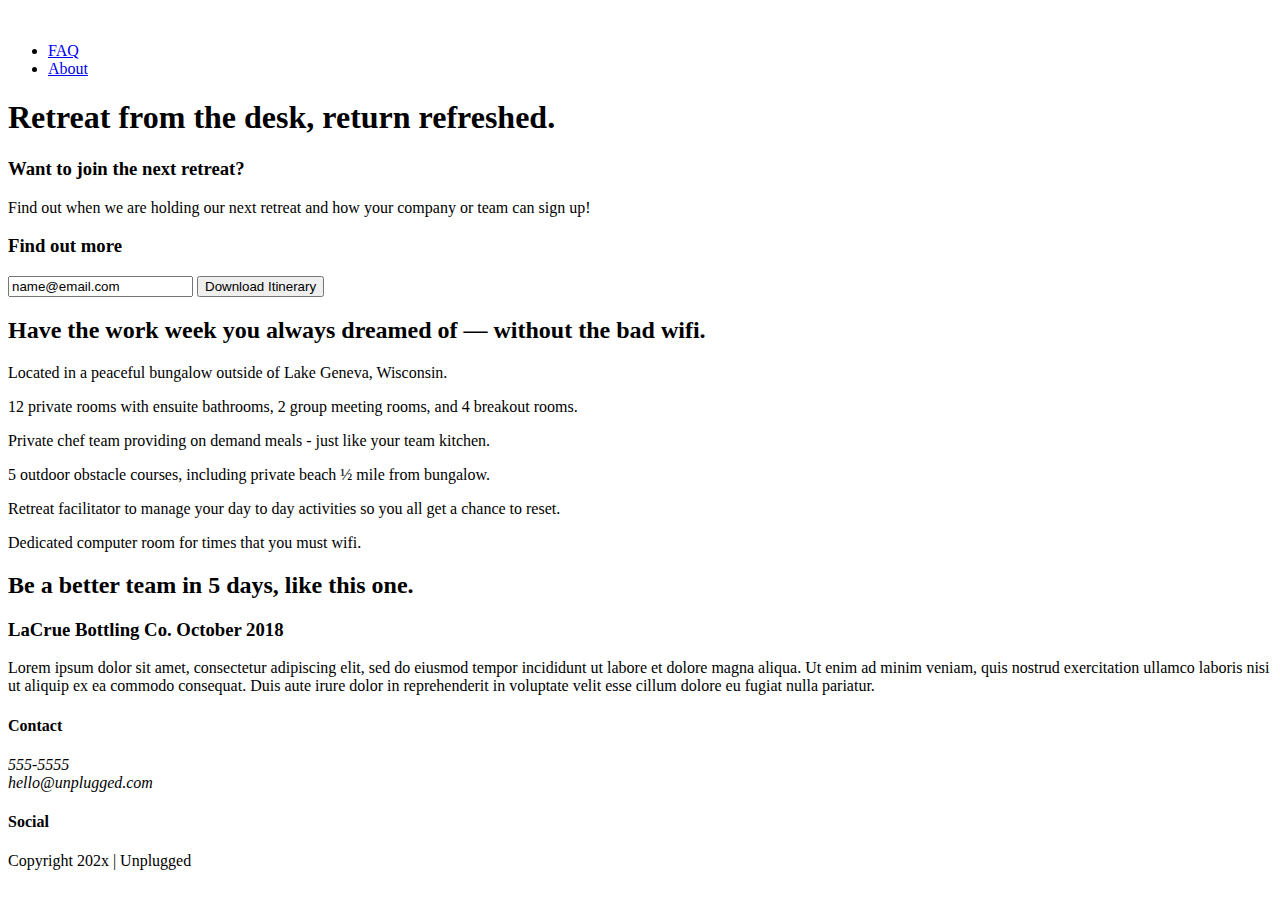
==== index.html @ 38454bbf "Completed html for faq page in unplugged project" ====
<!doctype html>
<html class="no-js" lang="en">

<head>
  <meta charset="utf-8">
  <meta http-equiv="x-ua-compatible" content="ie=edge">
  <title>Uplugged Retreat</title>
  <meta name="description" content="">
  <meta name="viewport" content="width=device-width, initial-scale=1, shrink-to-fit=no">

  <link rel="manifest" href="site.webmanifest">
  <link rel="apple-touch-icon" href="icon.png">
  <!-- Place favicon.ico in the root directory -->

  <link rel="stylesheet" href="css/normalize.css">
  <link rel="stylesheet" href="css/main.css">
</head>

<body>
  <!--[if lte IE 9]>
    <p class="browserupgrade">You are using an <strong>outdated</strong> browser. Please <a href="https://browsehappy.com/">upgrade your browser</a> to improve your experience and security.</p>
  <![endif]-->

  <!-- Add your site or application content here -->
    <header>
      <div class="content-wrapper">
        <a href="#"> 
          <img>
        </a>
      <div class="header-divider"></div>
        <nav>
          <ul>
            <li><a href="faq/index.html">FAQ</a></li>
            <li><a href="about/index.html">About</a></li>

          </ul>
        </nav>
        </div>
      </div>
    </header>
    <main>
      <section class="hero-area">
        <div class="content-wrapper"> 
          <h1>Retreat from the desk, return refreshed.</h1>
        </div>
      </section>
        <aside>
          <div class="content-wrapper">
            <div class="form-description">
              <h3>Want to join the next retreat?</h3>
                <p>Find out when we are holding our next retreat and how your 
                company or team can sign up!
                </p>
            </div>
              <div class="form">
              <h3>Find out more</h3>
                <input type="text" name="name" value="name@email.com">
                <input type="button"  value="Download Itinerary">
              </div>
            
          </div>
        </aside>
          <section class="features">
            <div class="content-wrapper">
              <h2>Have the work week you always dreamed of — without the bad 
                wifi.
              </h2>
                <div class="features-items">
                <article>
                  <p class="fontawesome-icons"></p>
                  <p class="features-item-description">Located in a peaceful bungalow 
                    outside of Lake Geneva, Wisconsin.</p>
                </article>
                <article>
                  <p class="fontawesome-icons"></p>
                  <p class="features-item-description">12 private rooms with ensuite bathrooms, 
                    2 group meeting rooms, and 4 breakout rooms.</p>
                </article>
                <article>
                  <p class="fontawesome-icons"></p>
                  <p class="features-item-description">Private chef team providing on 
                    demand meals - just like your team kitchen.</p>
                </article>
                <article>
                  <p class="fontawesome-icons"></p>
                  <p class="features-item-description">5 outdoor obstacle courses, 
                    including private beach ½ mile from bungalow.</p>
                </article>
                <article>
                  <p class="fontawesome-icons"></p>
                  <p class="features-item-description">Retreat facilitator to manage your day to
                     day activities so you all get a chance to reset.</p>
                </article>
                <article>
                  <p class="fontawesome-icons"></p>
                  <p class="features-item-description">Dedicated computer room 
                    for times that you must wifi.</p>
                </article>
              </div>
            </div>
          </section>
          <section class="reviews">
            <div class="content-wrapper">
              <h2>Be a better team in 5 days, like this one.</h2>
                <article>
                  <p class="lacrue-img"></p>
                    <h3>LaCrue Bottling Co.
                  October 2018</h3>
                  <p>Lorem ipsum dolor sit amet, consectetur adipiscing elit, 
                  sed do eiusmod tempor incididunt ut labore et dolore magna
                   aliqua. Ut enim ad minim veniam, quis nostrud exercitation 
                   ullamco laboris nisi ut aliquip ex ea commodo consequat.
                    Duis aute irure dolor in reprehenderit in voluptate velit 
                    esse cillum dolore eu fugiat nulla pariatur. 
                   </p>
                </article>  
            </div>
          </section>

    </main>

    <footer>
      <div class="content-wrapper">
        <div class="footer-content">
            <div class="contact">
               <h4>Contact</h4>
               <address>
                 <p>555-5555 <br>
                    hello@unplugged.com
                 </p>
                </address>
            </div>
        </div>
  
            <div class="social">
             <h4>Social</h4>
               <div class="social-icons">
             <p>
               <a href="#"></a>
             </p>
             <p>
               <a href=""></a>
             </p>
             <p>
               <a href=""></a>
             </p>
            </div>
       
  
          <div class="copyright">
          <p>Copyright 202x | Unplugged</p>
        </div>
       </div>
      </div>
    </footer>


  <script src="js/vendor/modernizr-3.6.0.min.js"></script>
  <script src="https://code.jquery.com/jquery-3.3.1.min.js" integrity="sha256-FgpCb/KJQlLNfOu91ta32o/NMZxltwRo8QtmkMRdAu8=" crossorigin="anonymous"></script>
  <script>window.jQuery || document.write('<script src="js/vendor/jquery-3.3.1.min.js"><\/script>')</script>
  <script src="js/plugins.js"></script>
  <script src="js/main.js"></script>

  <!-- Google Analytics: change UA-XXXXX-Y to be your site's ID. -->
  <script>
    window.ga = function () { ga.q.push(arguments) }; ga.q = []; ga.l = +new Date;
    ga('create', 'UA-XXXXX-Y', 'auto'); ga('send', 'pageview')
  </script>
  <script src="https://www.google-analytics.com/analytics.js" async defer></script>
</body>

</html>
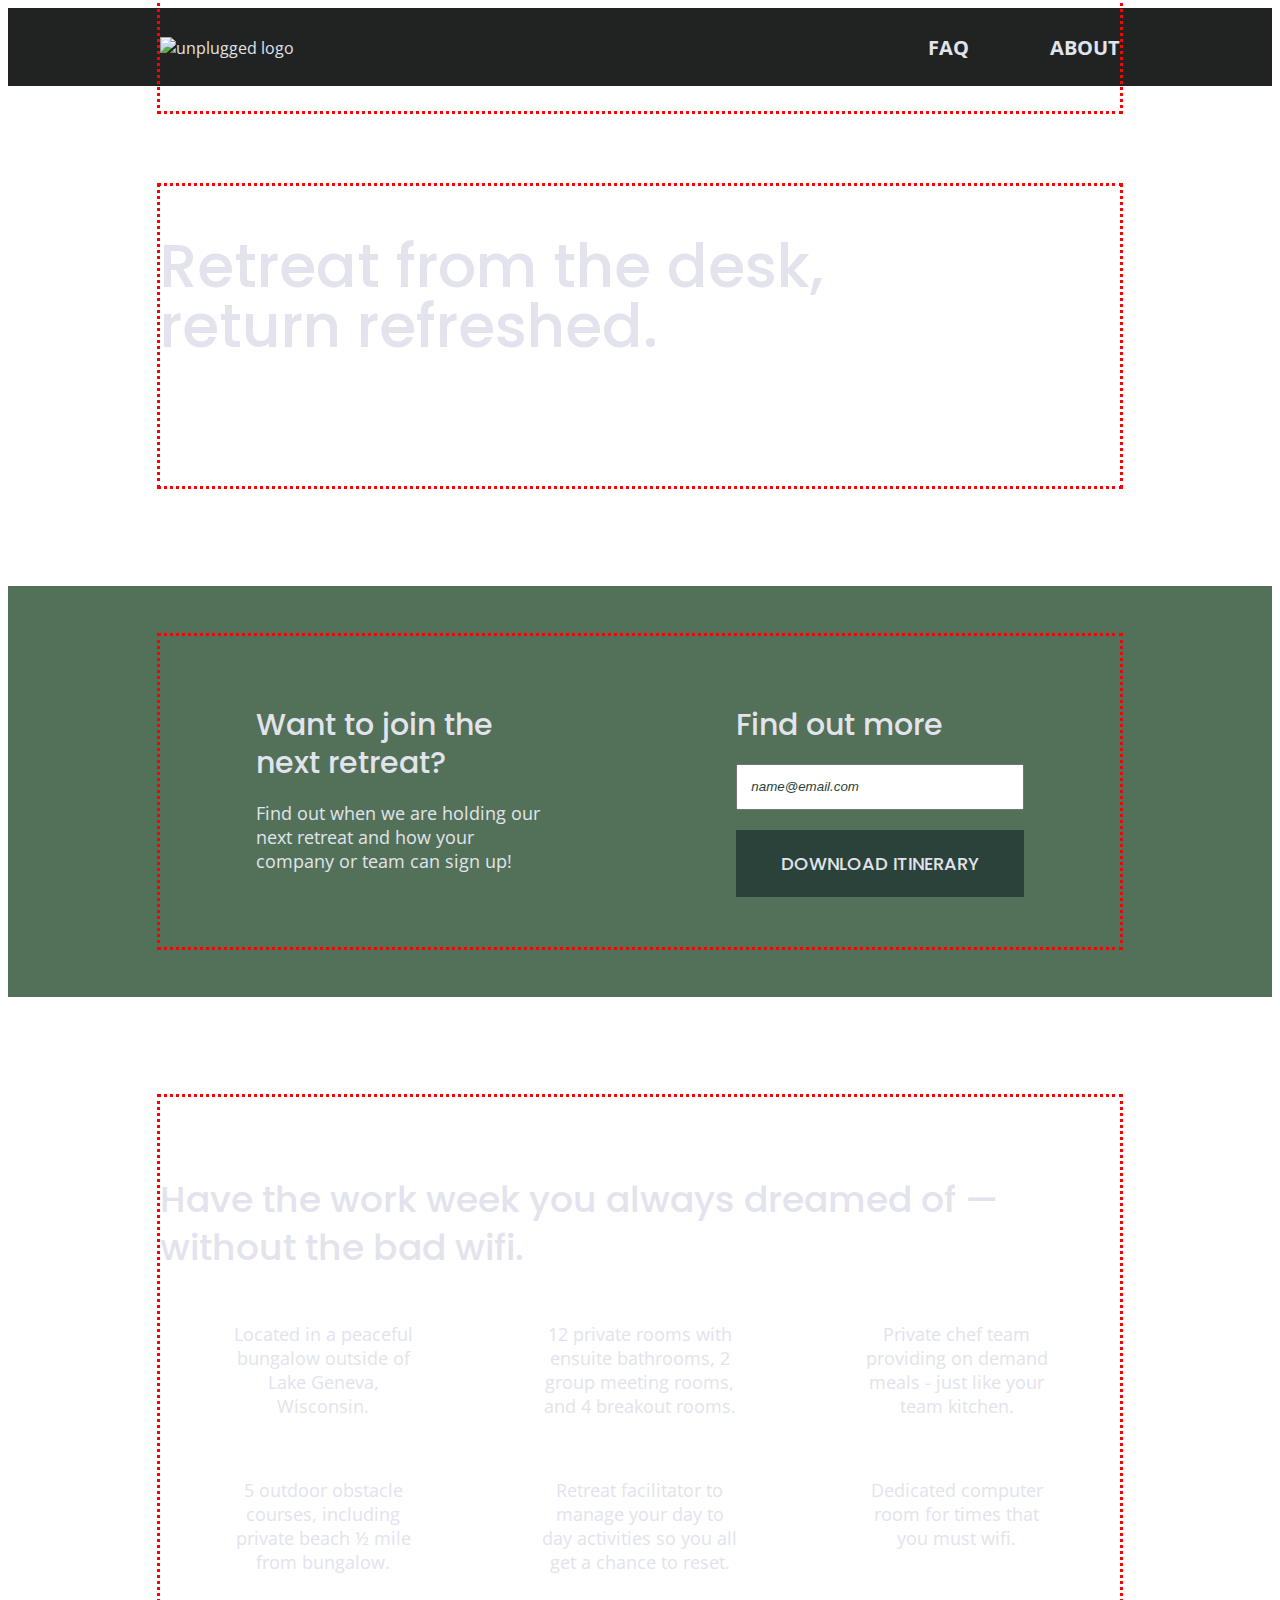
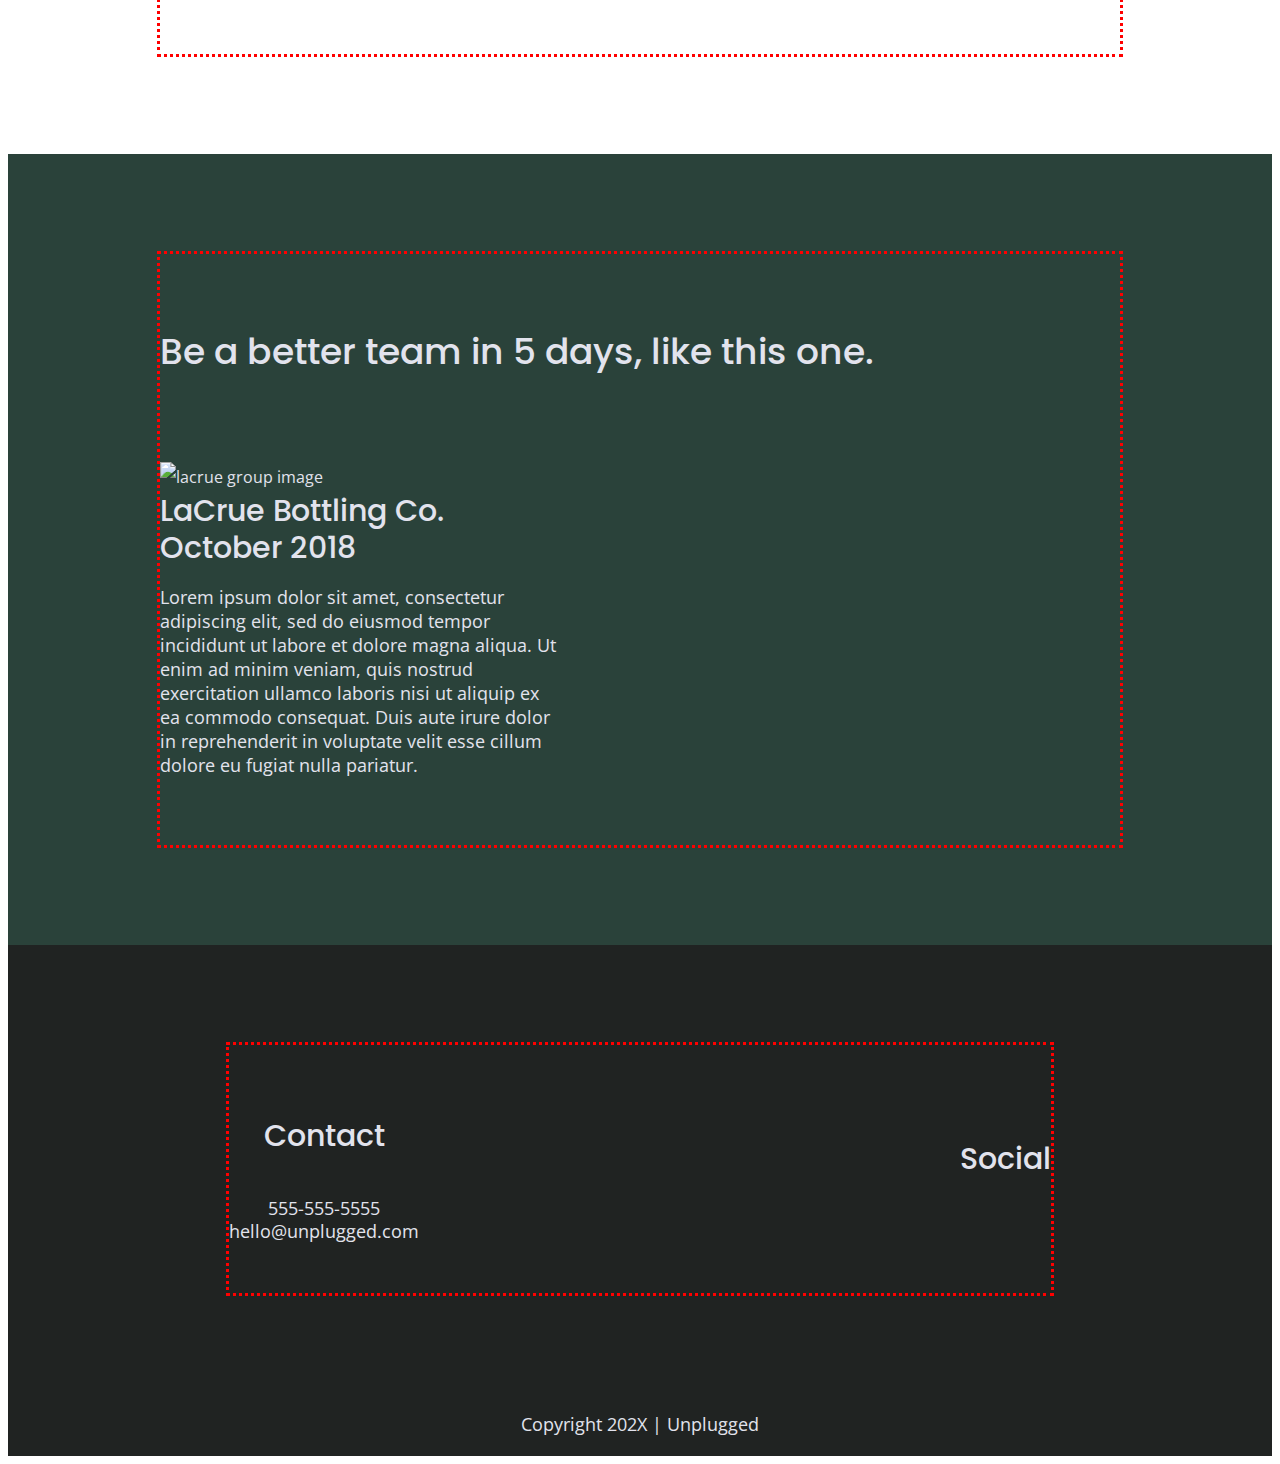
==== commit b2ad2da8: "Added icons to homepage of unplugged site and adjusted styles" ====
--- a/index.html
+++ b/index.html
@@ -1,172 +1,249 @@
-<!doctype html>
-<html class="no-js" lang="en">
-
-<head>
-  <meta charset="utf-8">
-  <meta http-equiv="x-ua-compatible" content="ie=edge">
-  <title>Uplugged Retreat</title>
-  <meta name="description" content="">
-  <meta name="viewport" content="width=device-width, initial-scale=1, shrink-to-fit=no">
-
-  <link rel="manifest" href="site.webmanifest">
-  <link rel="apple-touch-icon" href="icon.png">
-  <!-- Place favicon.ico in the root directory -->
-
-  <link rel="stylesheet" href="css/normalize.css">
-  <link rel="stylesheet" href="css/main.css">
-</head>
-
-<body>
-  <!--[if lte IE 9]>
-    <p class="browserupgrade">You are using an <strong>outdated</strong> browser. Please <a href="https://browsehappy.com/">upgrade your browser</a> to improve your experience and security.</p>
-  <![endif]-->
-
-  <!-- Add your site or application content here -->
+<!DOCTYPE html>
+<html class="no-js" lang="">
+  <head>
+    <meta charset="utf-8" />
+    <meta http-equiv="x-ua-compatible" content="ie=edge" />
+    <title>Uplugged Retreat</title>
+    <meta name="description" content="" />
+    <meta
+      name="viewport"
+      content="width=device-width, initial-scale=1, shrink-to-fit=no"
+    />
+
+    <link rel="manifest" href="site.webmanifest" />
+    <link rel="apple-touch-icon" href="icon.png" />
+    <!-- Place favicon.ico in the root directory -->
+
+    <link rel="stylesheet" href="css/normalize.css" />
+    <link rel="stylesheet" href="css/main.css" />
+
+    <!-- FontAwesome CDN version 5.5 -->
+    <link
+      rel="stylesheet"
+      href="https://use.fontawesome.com/releases/v5.5.0/css/all.css"
+      integrity="sha384-B4dIYHKNBt8Bc12p+WXckhzcICo0wtJAoU8YZTY5qE0Id1GSseTk6S+L3BlXeVIU"
+      crossorigin="anonymous"
+    />
+    <!-- Google Fonts -->
+    <link
+      href="https://fonts.googleapis.com/css?family=Open+Sans:400,700|Poppins:500,700"
+      rel="stylesheet"
+    />
+  </head>
+
+  <body>
+    <!--[if lte IE 9]>
+      <p class="browserupgrade">
+        You are using an <strong>outdated</strong> browser. Please
+        <a href="https://browsehappy.com/">upgrade your browser</a> to improve
+        your experience and security.
+      </p>
+    <![endif]-->
+
+    <!-- Add your site or application content here -->
     <header>
       <div class="content-wrapper">
-        <a href="#"> 
-          <img>
-        </a>
-      <div class="header-divider"></div>
+        <figure>
+          <a href="#">
+            <img src="D:\unpluggedlogo.png" alt="unplugged logo" />
+          </a>
+        </figure>
+
+        <div class="header-divider"></div>
         <nav>
           <ul>
             <li><a href="faq/index.html">FAQ</a></li>
             <li><a href="about/index.html">About</a></li>
-
           </ul>
         </nav>
-        </div>
       </div>
     </header>
+
     <main>
       <section class="hero-area">
-        <div class="content-wrapper"> 
+        <div class="content-wrapper">
           <h1>Retreat from the desk, return refreshed.</h1>
         </div>
       </section>
-        <aside>
-          <div class="content-wrapper">
-            <div class="form-description">
-              <h3>Want to join the next retreat?</h3>
-                <p>Find out when we are holding our next retreat and how your 
-                company or team can sign up!
-                </p>
+
+      <aside>
+        <div class="content-wrapper">
+          <div class="form-description">
+            <h3>Want to join the next retreat?</h3>
+            <p>
+              Find out when we are holding our next retreat and how your company
+              or team can sign up!
+            </p>
+          </div>
+          <div class="form">
+            <h3>Find out more</h3>
+            <input type="text" name="name" value="name@email.com" />
+            <input type="button" value="Download Itinerary" />
+          </div>
+        </div>
+      </aside>
+      <!-- aside content wrapper ends -->
+
+      <section class="features">
+        <div class="content-wrapper">
+          <h2>
+            Have the work week you always dreamed of — without the bad wifi.
+          </h2>
+          <div class="features-items">
+            <article>
+              <p class="fontawesome-icon">
+                <i class="fas fa-campground"></i>
+              </p>
+              <p class="features-item-description">
+                Located in a peaceful bungalow outside of Lake Geneva,
+                Wisconsin.
+              </p>
+            </article>
+            <article>
+              <p class="fontawesome-icon">
+                <i class="fas fa-bed"></i>
+              </p>
+              <p class="features-item-description">
+                12 private rooms with ensuite bathrooms, 2 group meeting rooms,
+                and 4 breakout rooms.
+              </p>
+            </article>
+            <article>
+              <p class="fontawesome-icon">
+                <i class="fas fa-utensils"></i>
+              </p>
+              <p class="features-item-description">
+                Private chef team providing on demand meals - just like your
+                team kitchen.
+              </p>
+            </article>
+            <article>
+              <p class="fontawesome-icon">
+                <i class="fas fa-shoe-prints"></i>
+              </p>
+              <p class="features-item-description">
+                5 outdoor obstacle courses, including private beach ½ mile from
+                bungalow.
+              </p>
+            </article>
+            <article>
+              <p class="fontawesome-icon">
+                <i class="fas fa-smile"></i>
+              </p>
+              <p class="features-item-description">
+                Retreat facilitator to manage your day to day activities so you
+                all get a chance to reset.
+              </p>
+            </article>
+            <article>
+              <p class="fontawesome-icon">
+                <i class="fas fa-wifi"></i>
+              </p>
+              <p class="features-item-description">
+                Dedicated computer room for times that you must wifi.
+              </p>
+            </article>
+          </div>
+        </div>
+      </section>
+
+      <section class="reviews">
+        <div class="content-wrapper">
+          <h2>Be a better team in 5 days, like this one.</h2>
+          <article>
+            <div>
+              <figure>
+                <img
+                  src="D:\unplugged-retreat-lacrue.jpg"
+                  alt="lacrue group image"
+                />
+              </figure>
+              <h3>LaCrue Bottling Co. October 2018</h3>
+              <p>
+                Lorem ipsum dolor sit amet, consectetur adipiscing elit, sed do
+                eiusmod tempor incididunt ut labore et dolore magna aliqua. Ut
+                enim ad minim veniam, quis nostrud exercitation ullamco laboris
+                nisi ut aliquip ex ea commodo consequat. Duis aute irure dolor
+                in reprehenderit in voluptate velit esse cillum dolore eu fugiat
+                nulla pariatur.
+              </p>
             </div>
-              <div class="form">
-              <h3>Find out more</h3>
-                <input type="text" name="name" value="name@email.com">
-                <input type="button"  value="Download Itinerary">
-              </div>
-            
-          </div>
-        </aside>
-          <section class="features">
-            <div class="content-wrapper">
-              <h2>Have the work week you always dreamed of — without the bad 
-                wifi.
-              </h2>
-                <div class="features-items">
-                <article>
-                  <p class="fontawesome-icons"></p>
-                  <p class="features-item-description">Located in a peaceful bungalow 
-                    outside of Lake Geneva, Wisconsin.</p>
-                </article>
-                <article>
-                  <p class="fontawesome-icons"></p>
-                  <p class="features-item-description">12 private rooms with ensuite bathrooms, 
-                    2 group meeting rooms, and 4 breakout rooms.</p>
-                </article>
-                <article>
-                  <p class="fontawesome-icons"></p>
-                  <p class="features-item-description">Private chef team providing on 
-                    demand meals - just like your team kitchen.</p>
-                </article>
-                <article>
-                  <p class="fontawesome-icons"></p>
-                  <p class="features-item-description">5 outdoor obstacle courses, 
-                    including private beach ½ mile from bungalow.</p>
-                </article>
-                <article>
-                  <p class="fontawesome-icons"></p>
-                  <p class="features-item-description">Retreat facilitator to manage your day to
-                     day activities so you all get a chance to reset.</p>
-                </article>
-                <article>
-                  <p class="fontawesome-icons"></p>
-                  <p class="features-item-description">Dedicated computer room 
-                    for times that you must wifi.</p>
-                </article>
-              </div>
-            </div>
-          </section>
-          <section class="reviews">
-            <div class="content-wrapper">
-              <h2>Be a better team in 5 days, like this one.</h2>
-                <article>
-                  <p class="lacrue-img"></p>
-                    <h3>LaCrue Bottling Co.
-                  October 2018</h3>
-                  <p>Lorem ipsum dolor sit amet, consectetur adipiscing elit, 
-                  sed do eiusmod tempor incididunt ut labore et dolore magna
-                   aliqua. Ut enim ad minim veniam, quis nostrud exercitation 
-                   ullamco laboris nisi ut aliquip ex ea commodo consequat.
-                    Duis aute irure dolor in reprehenderit in voluptate velit 
-                    esse cillum dolore eu fugiat nulla pariatur. 
-                   </p>
-                </article>  
-            </div>
-          </section>
-
+          </article>
+        </div>
+      </section>
     </main>
+    <!-- main wrapper -->
 
     <footer>
       <div class="content-wrapper">
         <div class="footer-content">
-            <div class="contact">
-               <h4>Contact</h4>
-               <address>
-                 <p>555-5555 <br>
-                    hello@unplugged.com
-                 </p>
-                </address>
+          <div class="contact">
+            <h4>Contact</h4>
+            <address>
+              <p>
+                555-555-5555<br />
+                hello@unplugged.com
+              </p>
+            </address>
+          </div>
+          <div class="social">
+            <h4>Social</h4>
+            <div class="social-icons">
+              <p>
+                <a
+                  href="https://www.facebook.com/Skillcrush/"
+                  target="_blank"
+                ></a>
+              </p>
+              <p>
+                <a href="https://twitter.com/Skillcrush" target="_blank"></a>
+              </p>
+              <p>
+                <a
+                  href="https://www.instagram.com/skillcrush/"
+                  target="_blank"
+                ></a>
+              </p>
             </div>
-        </div>
-  
-            <div class="social">
-             <h4>Social</h4>
-               <div class="social-icons">
-             <p>
-               <a href="#"></a>
-             </p>
-             <p>
-               <a href=""></a>
-             </p>
-             <p>
-               <a href=""></a>
-             </p>
-            </div>
-       
-  
-          <div class="copyright">
-          <p>Copyright 202x | Unplugged</p>
-        </div>
-       </div>
+          </div>
+        </div>
+        <!-- footer content ends -->
+      </div>
+      <!--footer content-wrapper ends-->
+      <div class="copyright">
+        <p>Copyright 202X | Unplugged</p>
       </div>
     </footer>
 
-
-  <script src="js/vendor/modernizr-3.6.0.min.js"></script>
-  <script src="https://code.jquery.com/jquery-3.3.1.min.js" integrity="sha256-FgpCb/KJQlLNfOu91ta32o/NMZxltwRo8QtmkMRdAu8=" crossorigin="anonymous"></script>
-  <script>window.jQuery || document.write('<script src="js/vendor/jquery-3.3.1.min.js"><\/script>')</script>
-  <script src="js/plugins.js"></script>
-  <script src="js/main.js"></script>
-
-  <!-- Google Analytics: change UA-XXXXX-Y to be your site's ID. -->
-  <script>
-    window.ga = function () { ga.q.push(arguments) }; ga.q = []; ga.l = +new Date;
-    ga('create', 'UA-XXXXX-Y', 'auto'); ga('send', 'pageview')
-  </script>
-  <script src="https://www.google-analytics.com/analytics.js" async defer></script>
-</body>
-
+    <script src="js/vendor/modernizr-3.6.0.min.js"></script>
+    <script
+      src="https://code.jquery.com/jquery-3.3.1.min.js"
+      integrity="sha256-FgpCb/KJQlLNfOu91ta32o/NMZxltwRo8QtmkMRdAu8="
+      crossorigin="anonymous"
+    ></script>
+    <script>
+      window.jQuery ||
+        document.write(
+          '<script src="js/vendor/jquery-3.3.1.min.js"><\/script>'
+        );
+    </script>
+    <script src="js/plugins.js"></script>
+    <script src="js/main.js"></script>
+
+    <!-- Google Analytics: change UA-XXXXX-Y to be your site's ID. -->
+    <script>
+      window.ga = function () {
+        ga.q.push(arguments);
+      };
+      ga.q = [];
+      ga.l = +new Date();
+      ga("create", "UA-XXXXX-Y", "auto");
+      ga("send", "pageview");
+    </script>
+    <script
+      src="https://www.google-analytics.com/analytics.js"
+      async
+      defer
+    ></script>
+  </body>
 </html>
--- a/css/main.css
+++ b/css/main.css
@@ -0,0 +1,977 @@
+/*! HTML5 Boilerplate v6.1.0 | MIT License | https://html5boilerplate.com/ */
+
+/*
+ * What follows is the result of much research on cross-browser styling.
+ * Credit left inline and big thanks to Nicolas Gallagher, Jonathan Neal,
+ * Kroc Camen, and the H5BP dev community and team.
+ */
+
+/* ==========================================================================
+   Base styles: opinionated defaults
+   ========================================================================== */
+
+
+html {
+    color: #222;
+    font-size: 1em;
+    line-height: 1.4;
+}
+
+/*
+ * Remove text-shadow in selection highlight:
+ * https://twitter.com/miketaylr/status/12228805301
+ *
+ * Vendor-prefixed and regular ::selection selectors cannot be combined:
+ * https://stackoverflow.com/a/16982510/7133471
+ *
+ * Customize the background color to match your design.
+ */
+
+::-moz-selection {
+    background: #b3d4fc;
+    text-shadow: none;
+}
+
+::selection {
+    background: #b3d4fc;
+    text-shadow: none;
+}
+
+/*
+ * A better looking default horizontal rule
+ */
+
+hr {
+    display: block;
+    height: 1px;
+    border: 0;
+    border-top: 1px solid #ccc;
+    margin: 1em 0;
+    padding: 0;
+}
+
+/*
+ * Remove the gap between audio, canvas, iframes,
+ * images, videos and the bottom of their containers:
+ * https://github.com/h5bp/html5-boilerplate/issues/440
+ */
+
+audio,
+canvas,
+iframe,
+img,
+svg,
+video {
+    vertical-align: middle;
+}
+
+/*
+ * Remove default fieldset styles.
+ */
+
+fieldset {
+    border: 0;
+    margin: 0;
+    padding: 0;
+}
+
+/*
+ * Allow only vertical resizing of textareas.
+ */
+
+textarea {
+    resize: vertical;
+}
+
+/* ==========================================================================
+   Browser Upgrade Prompt
+   ========================================================================== */
+
+.browserupgrade {
+    margin: 0.2em 0;
+    background: #ccc;
+    color: #000;
+    padding: 0.2em 0;
+}
+
+/* ==========================================================================
+   Author's custom styles
+   ========================================================================== */
+/***********Global Styles**********/
+
+html {
+    font-size: 1rem;
+}
+
+body {
+    font-family: 'Open Sans', sans-serif;
+    font-size: 1em;
+    text-align: left;
+    color: #e2e3ed;
+}
+
+ul,
+ol {
+    list-style-type: none;
+    margin: 0;
+    padding: 0;
+}
+
+a {
+    color: #e2e3ed;
+    text-decoration: none;
+}
+
+h2 {
+    font-family: 'Poppins', sans-serif;
+    font-size: 1.875em;
+    font-weight: 500;
+
+
+}
+
+
+h3,
+h4 {
+    font-family: 'Poppins', sans-serif;
+    margin: 20px 0;
+    font-size: 1.125em;
+    font-weight: 500;
+
+}
+
+p {
+    font-size: .875em;
+    line-height: 1.285;
+
+}
+
+img {
+    width: 60%;
+    background: url("../unpluggedlogo.png");
+    background-size: cover;
+    background-repeat: no-repeat;
+    background-position: center;
+    
+}
+
+figure {
+    margin: 0;
+}
+
+address {
+    font-style: normal;
+}
+
+
+.content-wrapper {
+
+    outline: 3px dotted red;
+    width: 90%;
+    padding: 50px 0;
+}
+
+.features i {
+    font-size: 3.75em;
+    margin-bottom: 40px;
+}
+
+/*--------------Base Header-Footer Styles--------*/
+
+header {
+    display: flex;
+    justify-content: center;
+    padding: 15px 0;
+    background-color: #202322;
+   
+}
+
+
+header .content-wrapper {
+    display: flex;
+    justify-content: center;
+    align-items: center;
+    flex-flow: row wrap;
+    margin:-40px;
+}
+
+.header-divider {
+    width: 90%;
+    height: 1px;
+    margin: 10px 0 20px 0;
+    background-color: #3a3a3a;
+}
+
+header nav {
+    width: 60%;
+    font-size: 1.125em;
+    font-weight: bold;
+    text-transform: uppercase;
+
+}
+
+header nav ul {
+    display: flex;
+    justify-content: space-around;
+    width: 100%;
+}
+
+header nav ul li {
+    font-size: 1.125em;
+}
+
+footer {
+    display: flex;
+    flex-direction: column;
+    align-items: center;
+    text-align: center;
+    background-color: #202322;
+    color: #e2e3ed;
+}
+
+footer p {
+    margin: 0;
+}
+
+footer .content-wrapper {
+    width: 55%;
+
+}
+
+footer .contact {
+    margin-bottom: 50px;
+
+}
+
+footer .social-icons {
+    display: flex;
+    justify-content: space-around;
+    align-items: center;
+
+}
+
+footer .social-icons p {
+    display: flex;
+    justify-content: center;
+    align-items: center;
+}
+
+footer .copyright {
+    margin: 20px 0;
+}
+
+/*----------------Mobile Styles- Homepage--------*/
+
+/*---Hero Area--*/
+
+.hero-area {
+    display: flex;
+    justify-content: center;
+    background: url("d:/unplugged-retreat.jpg");
+    background-size: cover;
+    background-repeat: no-repeat;
+    background-position: center;
+    height: 500px;
+}
+
+.hero-area h1 {
+    font-family: 'Poppins', Helvetica, Arial, sans-serif;
+    font-size: 2.25em;
+    font-weight: 500;
+    line-height: 1.2;
+}
+
+
+/*-------Aside area----*/
+
+aside {
+    display: flex;
+    justify-content: center;
+    background-color: #527158;
+}
+
+aside .form {
+    margin-top: 30px;
+}
+
+input[type=text] {
+    box-sizing: border-box;
+    width: 100%;
+    color: #2a423a;
+    font-style: italic;
+    padding: 1em;
+}
+
+input[type=button] {
+    width: 100%;
+    padding: 20px 0;
+    margin-top: 20px;
+    background-color: #2a423a;
+    font-family: 'Poppins', Helvetica, Arial, sans-serif;
+    font-weight: 500;
+    font-size: 1.125em;
+    color: #e2e3ed;
+    border: none;
+    text-align: center;
+    text-transform: uppercase;
+}
+
+/*-----------Features Area-----*/
+
+.features {
+    display: flex;
+    justify-content: center;
+    background-color: #202322;
+    background: url("d:/unplugged-retreat-features.jpg");
+    background-size: cover;
+    background-repeat: no-repeat;
+    background-position: center;
+    
+    
+}
+
+.features h2 {
+    margin-bottom: 60px;
+}
+
+.features article {
+    width: 63%;
+    margin: 30px 0;
+}
+
+.features .features-items {
+    display: flex;
+    justify-content: center;
+    align-items: flex-start;
+    flex-flow: row wrap;
+}
+
+.features p {
+    margin: 0;
+    text-align: center;
+}
+
+/*----Reviews----*/
+
+.reviews {
+    display: flex;
+    justify-content: center;
+    background-color: #2a423a;
+    line-height: 30px;
+}
+
+.reviews h2 {
+    margin-bottom: 40px;
+    line-height: 1;
+    /* Add line height of 1 here? */
+    
+}
+ 
+    
+   
+    
+ 
+.reviews h3 {
+    width: 55%;
+    margin: 20px 0;
+}
+
+/*=============================About Page=========*/
+
+.mission {
+    display: flex;
+    justify-content: center;
+    background-color: #527158;
+}
+
+
+.map figure {
+  width: 100%;
+  position: relative;  
+  padding-bottom: 125%;
+  height: 0;
+  overflow: hidden;
+  
+}
+
+.map iframe {
+    position: absolute;
+    top:0;
+    left:0;
+    width: 100%;
+    height: 100%;
+
+}
+
+.contact-section {
+    display: flex;
+    justify-content: center;
+    background-color: #2a423a;
+}
+
+.contact-content p {
+    margin: 0;
+}
+
+/*========================FAQ Page=====================*/
+
+.faq {
+    display: flex;
+    justify-content: center;
+    background-color: #527158;
+}
+
+.faq .content-wrapper {
+    display: flex;
+    justify-content: center;
+    align-items: flex-start;
+    flex-flow: row wrap;
+    margin: 50px 0 0 0;
+}
+
+.faq h2 {
+    margin-bottom: 40px;
+    line-height: 1;
+    
+}
+
+.faq-content {
+    margin-bottom: 50px;
+    
+}
+
+.faq-content h4 {
+    line-height: 1.333;
+   
+}
+
+/* ==========================================================================
+   Helper classes
+   ========================================================================== */
+
+/*
+ * Hide visually and from screen readers
+ */
+
+.hidden {
+    display: none !important;
+}
+
+/*
+ * Hide only visually, but have it available for screen readers:
+ * https://snook.ca/archives/html_and_css/hiding-content-for-accessibility
+ *
+ * 1. For long content, line feeds are not interpreted as spaces and small width
+ *    causes content to wrap 1 word per line:
+ *    https://medium.com/@jessebeach/beware-smushed-off-screen-accessible-text-5952a4c2cbfe
+ */
+
+.visuallyhidden {
+    border: 0;
+    clip: rect(0 0 0 0);
+    height: 1px;
+    margin: -1px;
+    overflow: hidden;
+    padding: 0;
+    position: absolute;
+    width: 1px;
+    white-space: nowrap;
+    /* 1 */
+}
+
+/*
+ * Extends the .visuallyhidden class to allow the element
+ * to be focusable when navigated to via the keyboard:
+ * https://www.drupal.org/node/897638
+ */
+
+.visuallyhidden.focusable:active,
+.visuallyhidden.focusable:focus {
+    clip: auto;
+    height: auto;
+    margin: 0;
+    overflow: visible;
+    position: static;
+    width: auto;
+    white-space: inherit;
+}
+
+/*
+ * Hide visually and from screen readers, but maintain layout
+ */
+
+.invisible {
+    visibility: hidden;
+}
+
+/*
+ * Clearfix: contain floats
+ *
+ * For modern browsers
+ * 1. The space content is one way to avoid an Opera bug when the
+ *    `contenteditable` attribute is included anywhere else in the document.
+ *    Otherwise it causes space to appear at the top and bottom of elements
+ *    that receive the `clearfix` class.
+ * 2. The use of `table` rather than `block` is only necessary if using
+ *    `:before` to contain the top-margins of child elements.
+ */
+
+.clearfix:before,
+.clearfix:after {
+    content: " ";
+    /* 1 */
+    display: table;
+    /* 2 */
+}
+
+.clearfix:after {
+    clear: both;
+}
+
+
+
+
+/* ==========================================================================
+   EXAMPLE Media Queries for Responsive Design.
+   These examples override the primary ('mobile first') styles.
+   Modify as content requires.
+   ========================================================================== */
+
+@media only screen and (min-width: 768px) {
+    /* Tablet styles here */
+
+    /* General Styles*/
+
+    .content-wrapper {
+        max-width: 640px;
+        margin: 100px 0;
+    }
+
+    h2 {
+        font-size: 2.25em;
+        line-height: 1.333;
+    }
+
+    h3 {
+        font-size: 1.5em;
+        line-height: 1.25;
+    }
+
+
+    /*--Header--*/
+    .header {
+        padding: 33px 0;
+    }
+
+    header .content-wrapper {
+        width: 100%;
+        justify-content: space-between;
+    }
+
+    header figure {
+        width: 30%;
+    }
+
+    header nav {
+        width: 20%;
+        font-size: 1.125em;
+        font-weight: bold;
+    }
+
+    header nav ul {
+        justify-content: space-between;
+    }
+
+    .header-divider {
+        display: none;
+    }
+
+    /*Hero Area*/
+
+    .hero-area h1 {
+        font-size: 3em;
+        line-height: 1;
+        margin: 0;
+    }
+
+
+    /**Aside**/
+
+    aside .content-wrapper {
+        margin: 50px 0;
+        display: flex;
+        justify-content: space-between;
+        align-content: flex-start;
+    }
+
+    aside .content-wrapper .form-description,
+    aside .content-wrapper .form {
+        width: 40%;
+        margin: 0;
+    }
+
+    /***Features***/
+
+    .features h2 {
+        margin-bottom: 20px;
+    }
+
+    .features article {
+        display: flex;
+        align-items: center;
+        flex-flow: column wrap;
+        flex-basis: 50%;
+
+    }
+
+    .features .features-item-description {
+        width: 62%;
+    }
+
+
+
+    /***Reviews***/
+    .reviews article {
+        display: flex;
+        justify-content: space-between;
+    }
+
+    .reviews h2 {
+        width: 85%;
+    }
+
+    .reviews article div {
+        width: 49%
+    }
+
+    .reviews h3 {
+        width: 75%;
+        margin: 0;
+    }
+
+    /****Footer****/
+
+    footer .content-wrapper {
+        width: 65%;
+    }
+
+    footer .footer-content {
+        display: flex;
+        justify-content: space-between;
+        align-items: center;
+        flex-direction: row;
+    }
+
+    .footer-content {
+        display: flex;
+        justify-content: space-between;
+        align-items: center;
+    }
+
+    footer .contact {
+        margin: 0;
+    }
+
+    footer h4 {
+        font-size: 1.5em;
+        margin-bottom: 40px;
+    }
+
+    footer p {
+        line-height: 1.285;
+    }
+
+    footer .copyright {
+        width: 100%;
+    }
+
+
+
+
+}
+
+
+/*=====================================================================
+About Page
+======================================================================*/
+
+.mission-content {
+    display: flex;
+    justify-content: space-between;
+    align-items: flex-start;
+    padding-top: 20px
+}
+
+.mission-content p {
+    width: 45%;
+}
+
+.map figure {
+    width: 100%;
+    position: relative;  
+    padding-bottom: 46%;
+    height: 0;
+    overflow: hidden;
+    
+  }
+  
+  .map iframe {
+      position: absolute;
+      top:0;
+      left:0;
+      width: 100%;
+      height: 100%;
+  }
+
+.contact-section .content-wrapper h2 {
+    width: 80%;
+}
+
+.contact-content {
+    display: flex;
+    justify-content: space-between;
+    align-items: flex-start;
+}
+
+.contact-content h4 {
+    font-size: 1.5em;
+}
+
+/*===================================================================
+Faq Page
+=====================================================================*/
+
+.faq .content-wrapper {
+    justify-content: space-between;
+}
+
+.faq-content {
+    flex-basis: 45%;
+}
+
+.faq h2 {
+    width: 100%;
+}
+
+.faq h4,
+  .faq p {
+    font-size: .875em;
+    line-height: 1.125;
+  }
+/*========================== Desktop styles here==================================================================================================================
+    ========================================== */
+
+@media only screen and (min-width: 1200px) {
+
+    .content-wrapper {
+        max-width: 960px;
+    }
+
+    /* Header */
+
+    header {
+        padding: 15px 0;
+    }
+
+
+    h2 {
+        font-size: 2.25em;
+    }
+
+    h3,
+    h4 {
+        font-size: 1.875em;
+    }
+
+    p {
+        font-size: 1.125em;
+        line-height: 1.333;
+
+
+    }
+
+    /*******Hero Area********/
+    .hero-area h1 {
+        font-size: 3.75em;
+        width: 80%;
+    }
+
+
+
+    /********Aside********/
+    aside .content-wrapper {
+        justify-content: space-around;
+    }
+
+    aside .content-wrapper .form-description,
+    aside .content-wrapper .form {
+        width: 30%;
+    }
+
+    .form-description p {
+        font-size: 1.125em;
+    }
+
+    /************Features********/
+    .features h2 {
+        width: 90%;
+    }
+
+    .features article {
+        flex-basis: 33%;
+    }
+
+
+    /* Reviews */
+    .reviews h2 {
+        padding-bottom: 50px;
+    }
+
+    .reviews article div {
+        width: 42%;
+    }
+
+    footer h4 {
+        font-size: 1.875em;
+    }
+
+    /* ==========================================================================
+About Page
+======================================================== */
+
+    .mission h2,
+    .contact-section .content-wrapper h2 {
+        width: 95%;
+        font-size: 3em;
+    }
+    
+.map figure {
+    width: 100%;
+    position: relative;  
+    padding-bottom: 29%;
+    height: 0;
+    overflow: hidden;
+    
+  }
+  
+  .map iframe {
+      position: absolute;
+      top:0;
+      left:0;
+      width: 100%;
+      height: 100%;
+  }
+
+    /* ==========================================================================
+FAQ Page
+========================================================================== */
+    .faq h2 {
+        width: 100%;
+        font-size: 3em;
+    }
+
+    .faq h4,
+    .faq p {
+      font-size: 1.125em;
+      line-height: 1;
+    }
+
+
+
+
+
+    @media print,
+    (-webkit-min-device-pixel-ratio: 1.25),
+    (min-resolution: 1.25dppx),
+    (min-resolution: 120dpi) {
+        /* Style adjustments for high resolution devices */
+    }
+
+    /* ==========================================================================
+   Print styles.
+   Inlined to avoid the additional HTTP request:
+   https://www.phpied.com/delay-loading-your-print-css/
+   ========================================================================== */
+
+    @media print {
+
+        *,
+        *:before,
+        *:after {
+            background: transparent !important;
+            color: #000 !important;
+            /* Black prints faster */
+            -webkit-box-shadow: none !important;
+            box-shadow: none !important;
+            text-shadow: none !important;
+        }
+
+        a,
+        a:visited {
+            text-decoration: underline;
+        }
+
+        a[href]:after {
+            content: " (" attr(href) ")";
+        }
+
+        abbr[title]:after {
+            content: " (" attr(title) ")";
+        }
+
+        /*
+     * Don't show links that are fragment identifiers,
+     * or use the `javascript:` pseudo protocol
+     */
+
+        a[href^="#"]:after,
+        a[href^="javascript:"]:after {
+            content: "";
+        }
+
+        pre {
+            white-space: pre-wrap !important;
+        }
+
+        pre,
+        blockquote {
+            border: 1px solid #999;
+            page-break-inside: avoid;
+        }
+
+        /*
+     * Printing Tables:
+     * http://css-discuss.incutio.com/wiki/Printing_Tables
+     */
+
+        thead {
+            display: table-header-group;
+        }
+
+        tr,
+        img {
+            page-break-inside: avoid;
+        }
+
+        p,
+        h2,
+        h3 {
+            orphans: 3;
+            widows: 3;
+        }
+
+        h2,
+        h3 {
+            page-break-after: avoid;
+        }
+
+        /*==============================================================*/
+
+
+
+
+
+
+
+
+    }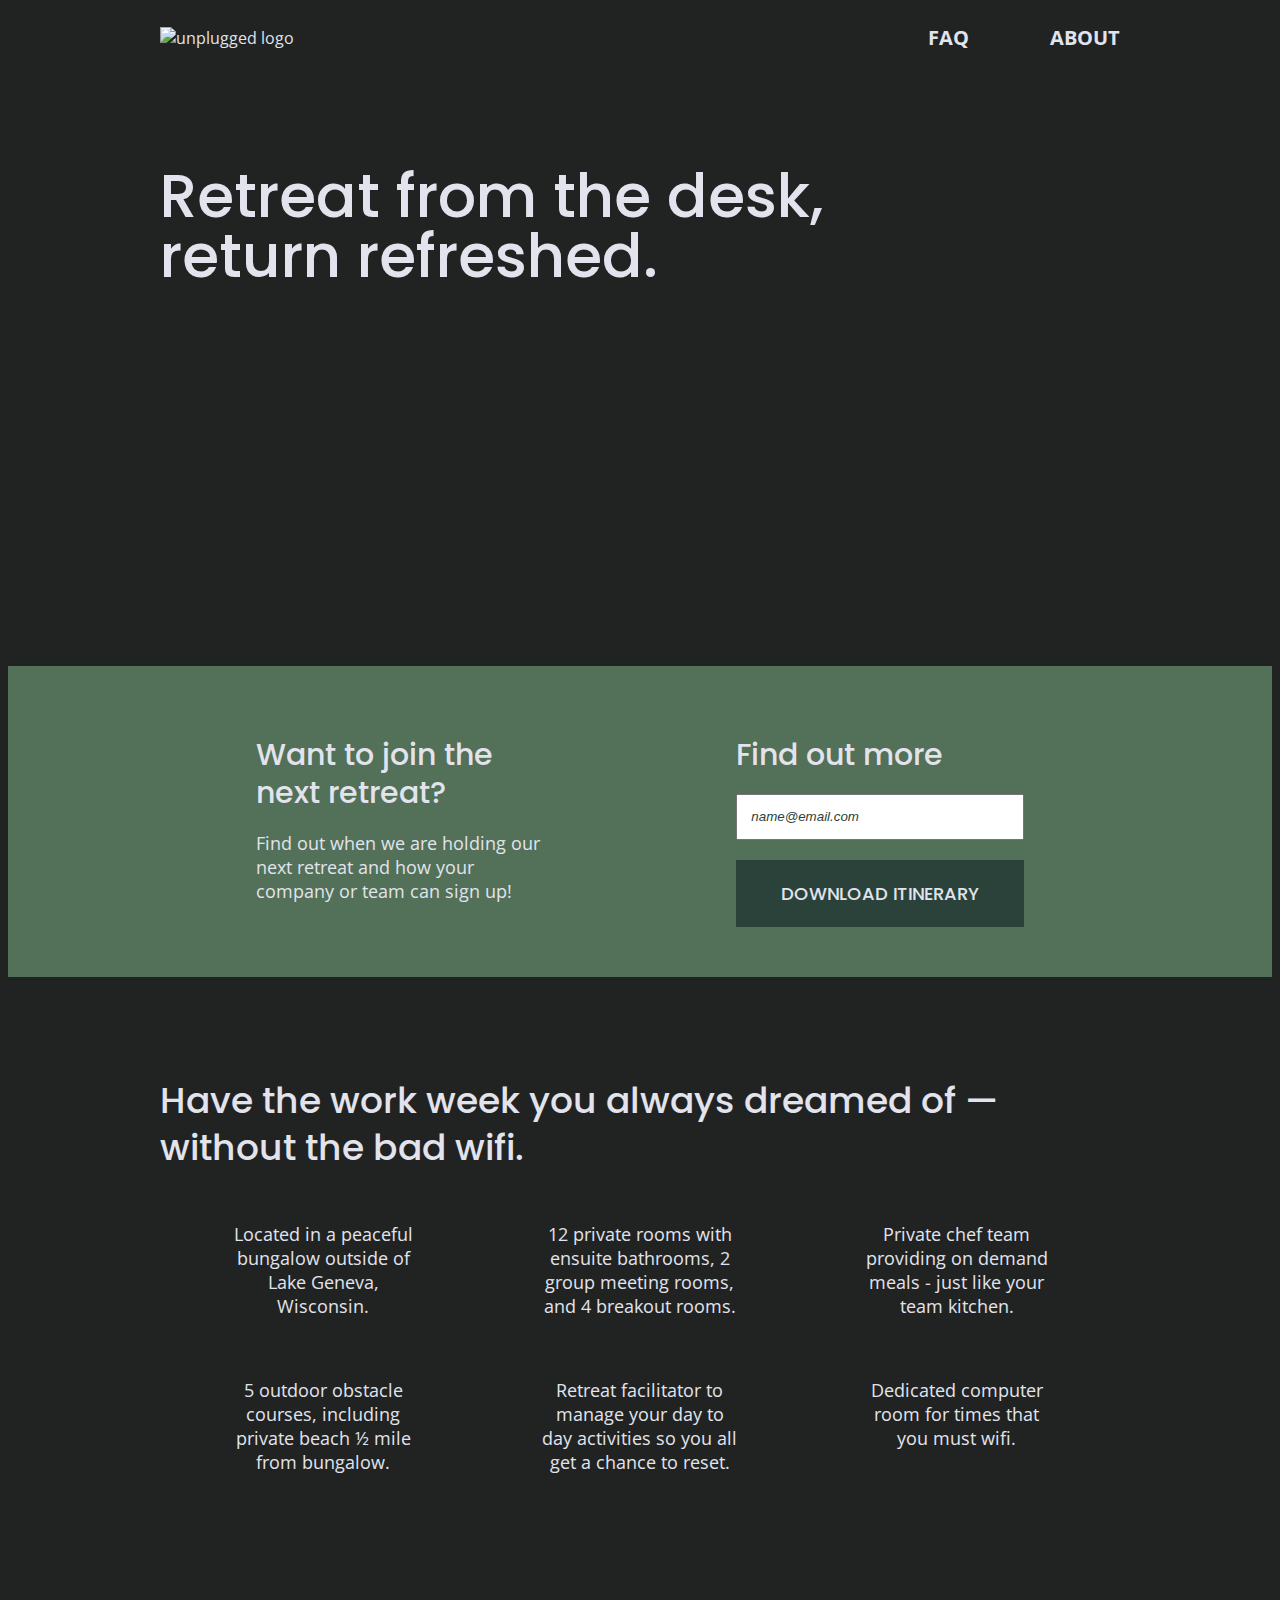
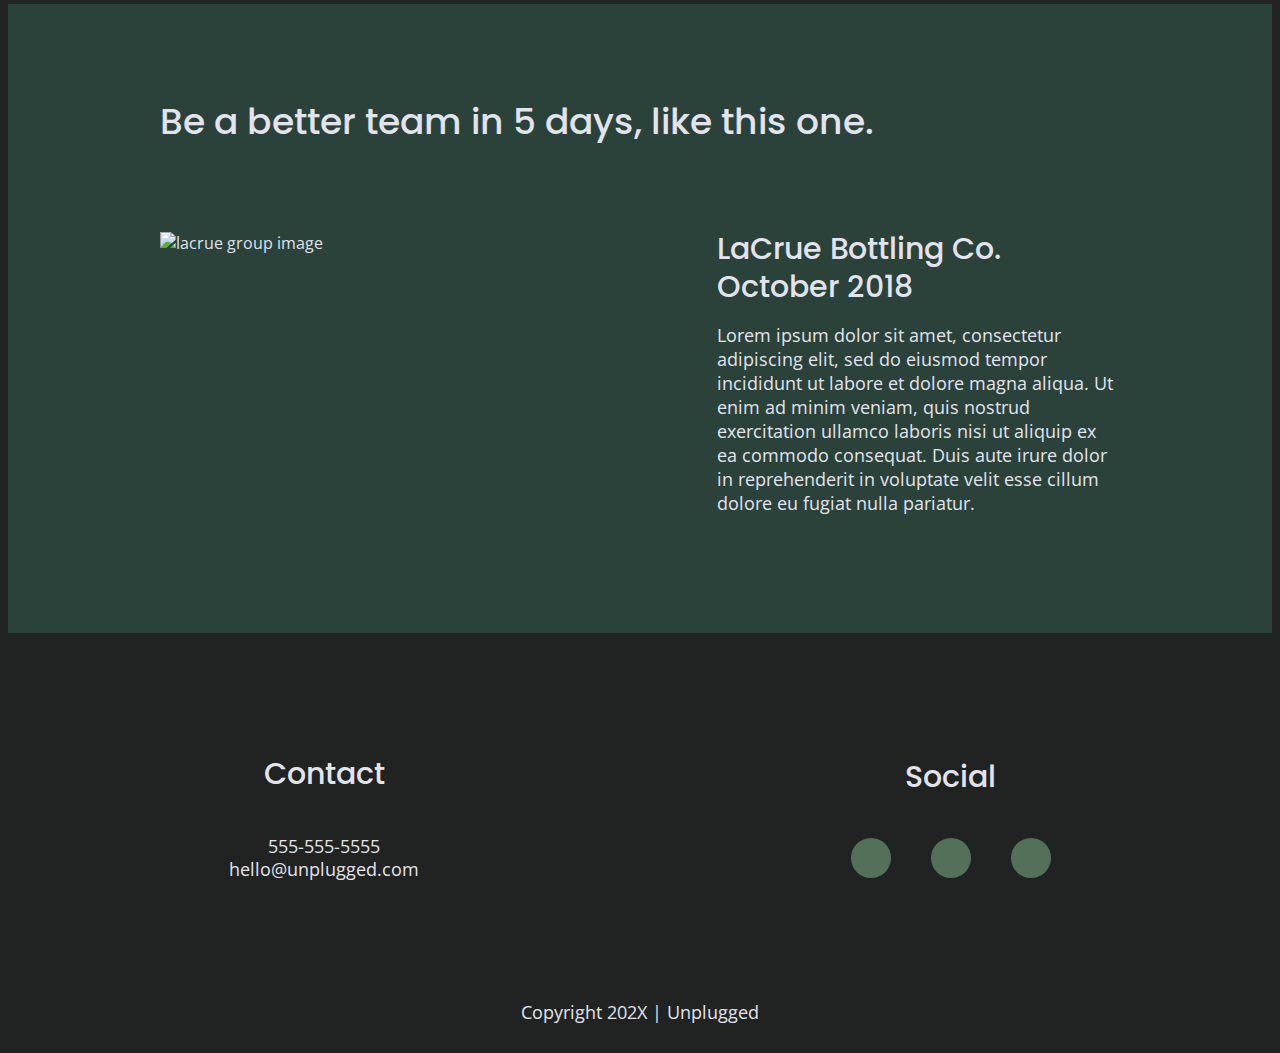
==== commit b5520274: "Continued working on unplugged site to get hero image to show back up" ====
--- a/index.html
+++ b/index.html
@@ -151,13 +151,13 @@
         <div class="content-wrapper">
           <h2>Be a better team in 5 days, like this one.</h2>
           <article>
-            <div>
               <figure>
                 <img
                   src="D:\unplugged-retreat-lacrue.jpg"
-                  alt="lacrue group image"
-                />
-              </figure>
+                  alt="lacrue group image">
+               </figure>
+          
+              <div>
               <h3>LaCrue Bottling Co. October 2018</h3>
               <p>
                 Lorem ipsum dolor sit amet, consectetur adipiscing elit, sed do
@@ -166,7 +166,7 @@
                 nisi ut aliquip ex ea commodo consequat. Duis aute irure dolor
                 in reprehenderit in voluptate velit esse cillum dolore eu fugiat
                 nulla pariatur.
-              </p>
+              </p></div>
             </div>
           </article>
         </div>
@@ -193,16 +193,18 @@
                 <a
                   href="https://www.facebook.com/Skillcrush/"
                   target="_blank"
-                ></a>
-              </p>
-              <p>
-                <a href="https://twitter.com/Skillcrush" target="_blank"></a>
+                ><i class="fab fa-facebook-f"></i></a>
+              </p>
+              <p>
+                <a href="https://twitter.com/Skillcrush" target="_blank">
+                  <i class=" fab fa-twitter"></i>
+                </a>
               </p>
               <p>
                 <a
                   href="https://www.instagram.com/skillcrush/"
                   target="_blank"
-                ></a>
+                ><i class="fab fa-instagram"></i></a>
               </p>
             </div>
           </div>
--- a/css/main.css
+++ b/css/main.css
@@ -10,299 +10,285 @@
    Base styles: opinionated defaults
    ========================================================================== */
 
-
-html {
+   html {
     color: #222;
     font-size: 1em;
     line-height: 1.4;
-}
-
-/*
- * Remove text-shadow in selection highlight:
- * https://twitter.com/miketaylr/status/12228805301
- *
- * Vendor-prefixed and regular ::selection selectors cannot be combined:
- * https://stackoverflow.com/a/16982510/7133471
- *
- * Customize the background color to match your design.
- */
-
-::-moz-selection {
+  }
+  
+  /*
+   * Remove text-shadow in selection highlight:
+   * https://twitter.com/miketaylr/status/12228805301
+   *
+   * Vendor-prefixed and regular ::selection selectors cannot be combined:
+   * https://stackoverflow.com/a/16982510/7133471
+   *
+   * Customize the background color to match your design.
+   */
+  
+  ::-moz-selection {
     background: #b3d4fc;
     text-shadow: none;
-}
-
-::selection {
+  }
+  
+  ::selection {
     background: #b3d4fc;
     text-shadow: none;
-}
-
-/*
- * A better looking default horizontal rule
- */
-
-hr {
+  }
+  
+  /*
+   * A better looking default horizontal rule
+   */
+  
+  hr {
     display: block;
     height: 1px;
     border: 0;
     border-top: 1px solid #ccc;
     margin: 1em 0;
     padding: 0;
-}
-
-/*
- * Remove the gap between audio, canvas, iframes,
- * images, videos and the bottom of their containers:
- * https://github.com/h5bp/html5-boilerplate/issues/440
- */
-
-audio,
-canvas,
-iframe,
-img,
-svg,
-video {
+  }
+  
+  /*
+   * Remove the gap between audio, canvas, iframes,
+   * images, videos and the bottom of their containers:
+   * https://github.com/h5bp/html5-boilerplate/issues/440
+   */
+  
+  audio,
+  canvas,
+  iframe,
+  img,
+  svg,
+  video {
     vertical-align: middle;
-}
-
-/*
- * Remove default fieldset styles.
- */
-
-fieldset {
+  }
+  
+  /*
+   * Remove default fieldset styles.
+   */
+  
+  fieldset {
     border: 0;
     margin: 0;
     padding: 0;
-}
-
-/*
- * Allow only vertical resizing of textareas.
- */
-
-textarea {
+  }
+  
+  /*
+   * Allow only vertical resizing of textareas.
+   */
+  
+  textarea {
     resize: vertical;
-}
-
-/* ==========================================================================
-   Browser Upgrade Prompt
-   ========================================================================== */
-
-.browserupgrade {
+  }
+  
+  /* ==========================================================================
+     Browser Upgrade Prompt
+     ========================================================================== */
+  
+  .browserupgrade {
     margin: 0.2em 0;
     background: #ccc;
     color: #000;
     padding: 0.2em 0;
-}
-
-/* ==========================================================================
-   Author's custom styles
-   ========================================================================== */
-/***********Global Styles**********/
-
-html {
+  }
+  
+  /* ==========================================================================
+     Author's custom styles
+     ========================================================================== */
+  
+  /* General Styles */
+  html {
     font-size: 1rem;
-}
-
-body {
+  }
+  
+  body {
+    font-size: 1em;
     font-family: 'Open Sans', sans-serif;
-    font-size: 1em;
+    color: #e2e3ed;
     text-align: left;
-    color: #e2e3ed;
-}
-
-ul,
-ol {
+    background-color: #202322;
+  }
+  
+  ul,
+  ol {
     list-style-type: none;
     margin: 0;
     padding: 0;
-}
-
-a {
+  }
+  
+  a {
     color: #e2e3ed;
     text-decoration: none;
-}
-
-h2 {
+  }
+  
+  h2 {
     font-family: 'Poppins', sans-serif;
+    font-weight: 500;
     font-size: 1.875em;
+    margin: 0;
+  }
+  
+  h3,
+  h4 {
+    font-family: 'Poppins', sans-serif;
     font-weight: 500;
-
-
-}
-
-
-h3,
-h4 {
-    font-family: 'Poppins', sans-serif;
+    font-size: 1.125em;
     margin: 20px 0;
-    font-size: 1.125em;
-    font-weight: 500;
-
-}
-
-p {
+  }
+  
+  p {
     font-size: .875em;
     line-height: 1.285;
-
-}
-
-img {
-    width: 60%;
-    background: url("../unpluggedlogo.png");
-    background-size: cover;
-    background-repeat: no-repeat;
-    background-position: center;
-    
-}
-
-figure {
+  }
+  
+  img {
+    width: 100%;
+  }
+  
+  figure {
     margin: 0;
-}
-
-address {
+  }
+  
+  address {
     font-style: normal;
-}
-
-
-.content-wrapper {
-
-    outline: 3px dotted red;
+  }
+  
+  .content-wrapper {
     width: 90%;
-    padding: 50px 0;
-}
-
-.features i {
-    font-size: 3.75em;
-    margin-bottom: 40px;
-}
-
-/*--------------Base Header-Footer Styles--------*/
-
-header {
+    margin: 50px 0;
+  }
+  
+  /* -------------------- Base Header - Footer Styles -------------------- */
+  
+  header {
+    background-color: #202322;
     display: flex;
     justify-content: center;
     padding: 15px 0;
-    background-color: #202322;
-   
-}
-
-
-header .content-wrapper {
+  }
+  
+  header .content-wrapper {
+    margin: 0;
     display: flex;
     justify-content: center;
     align-items: center;
     flex-flow: row wrap;
-    margin:-40px;
-}
-
-.header-divider {
-    width: 90%;
+  }
+  
+  header figure {
+    width: 60%;
+  }
+  
+  .header-divider {
+    background: #3a3a3a;
     height: 1px;
+    width: 100%;
     margin: 10px 0 20px 0;
-    background-color: #3a3a3a;
-}
-
-header nav {
+  }
+  
+  header nav {
     width: 60%;
     font-size: 1.125em;
-    font-weight: bold;
+    font-weight: 700;
     text-transform: uppercase;
-
-}
-
-header nav ul {
+  }
+  
+  header nav ul {
+    width: 100%;
     display: flex;
     justify-content: space-around;
-    width: 100%;
-}
-
-header nav ul li {
+  }
+  
+  header nav ul li {
     font-size: 1.125em;
-}
-
-footer {
+  }
+  
+  footer {
+    background-color: #202322;
     display: flex;
     flex-direction: column;
     align-items: center;
     text-align: center;
-    background-color: #202322;
-    color: #e2e3ed;
-}
-
-footer p {
+  }
+  
+  footer p {
     margin: 0;
-}
-
-footer .content-wrapper {
+  }
+  
+  footer .content-wrapper {
     width: 55%;
-
-}
-
-footer .contact {
+  }
+  
+  footer .contact {
     margin-bottom: 50px;
-
-}
-
-footer .social-icons {
+  }
+  
+  footer .social-icons {
     display: flex;
     justify-content: space-around;
     align-items: center;
-
-}
-
-footer .social-icons p {
+  }
+  
+  footer .social-icons p {
+    background-color: #527158;
+    border-radius: 50%;
+    width: 40px;
+    height: 40px;
     display: flex;
     justify-content: center;
     align-items: center;
-}
-
-footer .copyright {
+  }
+  
+  footer .social-icons p i {
+    font-size: 1.3125em;
+  }
+  
+  footer .copyright {
     margin: 20px 0;
-}
-
-/*----------------Mobile Styles- Homepage--------*/
-
-/*---Hero Area--*/
-
-.hero-area {
-    display: flex;
-    justify-content: center;
-    background: url("d:/unplugged-retreat.jpg");
-    background-size: cover;
-    background-repeat: no-repeat;
-    background-position: center;
-    height: 500px;
-}
-
-.hero-area h1 {
+  }
+  
+  /* -------------------- Mobile Styles - Homepage -------------------- */
+  
+  /* Hero Area */
+  
+    .hero-area {
+        background: url('../img/unplugged-retreat.jpg');
+        background-size: cover;
+        background-position: center;
+        min-height: 500px;
+        display: flex;
+        justify-content: center;
+  }
+  
+  .hero-area h1 {
+    font-size: 2.25em;
     font-family: 'Poppins', Helvetica, Arial, sans-serif;
-    font-size: 2.25em;
     font-weight: 500;
     line-height: 1.2;
-}
-
-
-/*-------Aside area----*/
-
-aside {
-    display: flex;
-    justify-content: center;
+  }
+  
+  /* Aside */
+  
+  aside {
     background-color: #527158;
-}
-
-aside .form {
+    display: flex;
+    justify-content: center;
+  }
+  
+  aside .form {
     margin-top: 30px;
-}
-
-input[type=text] {
+  }
+  
+  input[type=text] {
     box-sizing: border-box;
     width: 100%;
     color: #2a423a;
     font-style: italic;
     padding: 1em;
-}
-
-input[type=button] {
+  }
+  
+  input[type=button] {
     width: 100%;
     padding: 20px 0;
     margin-top: 20px;
@@ -314,159 +300,150 @@
     border: none;
     text-align: center;
     text-transform: uppercase;
-}
-
-/*-----------Features Area-----*/
-
-.features {
-    display: flex;
-    justify-content: center;
-    background-color: #202322;
-    background: url("d:/unplugged-retreat-features.jpg");
+  }
+  
+  /* Features */
+  
+  .features {
+    background: url('../img/unplugged-retreat-features.jpg');
     background-size: cover;
-    background-repeat: no-repeat;
     background-position: center;
-    
-    
-}
-
-.features h2 {
+    display: flex;
+    justify-content: center;
+  }
+  
+  .features h2 {
     margin-bottom: 60px;
-}
-
-.features article {
+  }
+  
+  .features article {
     width: 63%;
     margin: 30px 0;
-}
-
-.features .features-items {
+  }
+  
+  .features .features-items {
+    display: flex;
+    justify-content: center;
+    flex-flow: row wrap;
+  }
+  
+  .features i {
+    font-size: 3.75em;
+    margin-bottom: 40px;
+  }
+  
+  .features p {
+    text-align: center;
+    margin: 0;
+  }
+  
+  /* Reviews */
+  
+  .reviews {
+    background-color: #2a423a;
+    display: flex;
+    justify-content: center;
+  }
+  
+  .reviews h2 {
+    margin-bottom: 40px;
+    line-height: 1;
+  }
+  
+  .reviews h3 {
+    width: 55%;
+    margin: 20px 0;
+  }
+  
+  /* ==========================================================================
+     About Page
+     ========================================================================== */
+  
+  .mission {
+    background-color: #527158;
+    display: flex;
+    justify-content: center;
+  }
+  
+  .map figure {
+    width: 100%;
+    height: 0;
+    padding-bottom: 125%;
+    overflow: hidden;
+    position: relative;
+  }
+  
+  .map iframe {
+    width: 100%;
+    height: 100%;
+    position: absolute;
+    top: 0;
+    left: 0;
+  }
+  
+  .contact-section {
+    background-color: #2a423a;
+    display: flex;
+    justify-content: center;
+  }
+  
+  .contact-content p {
+    margin: 0;
+  }
+  
+  /* ==========================================================================
+     FAQ Page
+     ========================================================================== */
+  
+  .faq {
+    background-color: #527158;
+    display: flex;
+    justify-content: center;
+  }
+  
+  .faq .content-wrapper {
+    margin: 50px 0 0 0;
     display: flex;
     justify-content: center;
     align-items: flex-start;
     flex-flow: row wrap;
-}
-
-.features p {
-    margin: 0;
-    text-align: center;
-}
-
-/*----Reviews----*/
-
-.reviews {
-    display: flex;
-    justify-content: center;
-    background-color: #2a423a;
-    line-height: 30px;
-}
-
-.reviews h2 {
+  }
+  
+  .faq h2 {
     margin-bottom: 40px;
     line-height: 1;
-    /* Add line height of 1 here? */
-    
-}
- 
-    
-   
-    
- 
-.reviews h3 {
-    width: 55%;
-    margin: 20px 0;
-}
-
-/*=============================About Page=========*/
-
-.mission {
-    display: flex;
-    justify-content: center;
-    background-color: #527158;
-}
-
-
-.map figure {
-  width: 100%;
-  position: relative;  
-  padding-bottom: 125%;
-  height: 0;
-  overflow: hidden;
-  
-}
-
-.map iframe {
-    position: absolute;
-    top:0;
-    left:0;
-    width: 100%;
-    height: 100%;
-
-}
-
-.contact-section {
-    display: flex;
-    justify-content: center;
-    background-color: #2a423a;
-}
-
-.contact-content p {
-    margin: 0;
-}
-
-/*========================FAQ Page=====================*/
-
-.faq {
-    display: flex;
-    justify-content: center;
-    background-color: #527158;
-}
-
-.faq .content-wrapper {
-    display: flex;
-    justify-content: center;
-    align-items: flex-start;
-    flex-flow: row wrap;
-    margin: 50px 0 0 0;
-}
-
-.faq h2 {
-    margin-bottom: 40px;
-    line-height: 1;
-    
-}
-
-.faq-content {
+  }
+  
+  .faq-content {
     margin-bottom: 50px;
-    
-}
-
-.faq-content h4 {
+  }
+  
+  .faq-content h4 {
     line-height: 1.333;
-   
-}
-
-/* ==========================================================================
-   Helper classes
-   ========================================================================== */
-
-/*
- * Hide visually and from screen readers
- */
-
-.hidden {
+  }
+  
+  /* ==========================================================================
+     Helper classes
+     ========================================================================== */
+  
+  /*
+   * Hide visually and from screen readers
+   */
+  
+  .hidden {
     display: none !important;
-}
-
-/*
- * Hide only visually, but have it available for screen readers:
- * https://snook.ca/archives/html_and_css/hiding-content-for-accessibility
- *
- * 1. For long content, line feeds are not interpreted as spaces and small width
- *    causes content to wrap 1 word per line:
- *    https://medium.com/@jessebeach/beware-smushed-off-screen-accessible-text-5952a4c2cbfe
- */
-
-.visuallyhidden {
+  }
+  
+  /*
+   * Hide only visually, but have it available for screen readers:
+   * https://snook.ca/archives/html_and_css/hiding-content-for-accessibility
+   *
+   * 1. For long content, line feeds are not interpreted as spaces and small width
+   *    causes content to wrap 1 word per line:
+   *    https://medium.com/@jessebeach/beware-smushed-off-screen-accessible-text-5952a4c2cbfe
+   */
+  
+  .visuallyhidden {
     border: 0;
     clip: rect(0 0 0 0);
     height: 1px;
@@ -477,16 +454,16 @@
     width: 1px;
     white-space: nowrap;
     /* 1 */
-}
-
-/*
- * Extends the .visuallyhidden class to allow the element
- * to be focusable when navigated to via the keyboard:
- * https://www.drupal.org/node/897638
- */
-
-.visuallyhidden.focusable:active,
-.visuallyhidden.focusable:focus {
+  }
+  
+  /*
+   * Extends the .visuallyhidden class to allow the element
+   * to be focusable when navigated to via the keyboard:
+   * https://www.drupal.org/node/897638
+   */
+  
+  .visuallyhidden.focusable:active,
+  .visuallyhidden.focusable:focus {
     clip: auto;
     height: auto;
     margin: 0;
@@ -494,484 +471,428 @@
     position: static;
     width: auto;
     white-space: inherit;
-}
-
-/*
- * Hide visually and from screen readers, but maintain layout
- */
-
-.invisible {
+  }
+  
+  /*
+   * Hide visually and from screen readers, but maintain layout
+   */
+  
+  .invisible {
     visibility: hidden;
-}
-
-/*
- * Clearfix: contain floats
- *
- * For modern browsers
- * 1. The space content is one way to avoid an Opera bug when the
- *    `contenteditable` attribute is included anywhere else in the document.
- *    Otherwise it causes space to appear at the top and bottom of elements
- *    that receive the `clearfix` class.
- * 2. The use of `table` rather than `block` is only necessary if using
- *    `:before` to contain the top-margins of child elements.
- */
-
-.clearfix:before,
-.clearfix:after {
+  }
+  
+  /*
+   * Clearfix: contain floats
+   *
+   * For modern browsers
+   * 1. The space content is one way to avoid an Opera bug when the
+   *    `contenteditable` attribute is included anywhere else in the document.
+   *    Otherwise it causes space to appear at the top and bottom of elements
+   *    that receive the `clearfix` class.
+   * 2. The use of `table` rather than `block` is only necessary if using
+   *    `:before` to contain the top-margins of child elements.
+   */
+  
+  .clearfix:before,
+  .clearfix:after {
     content: " ";
     /* 1 */
     display: table;
     /* 2 */
-}
-
-.clearfix:after {
+  }
+  
+  .clearfix:after {
     clear: both;
-}
-
-
-
-
-/* ==========================================================================
-   EXAMPLE Media Queries for Responsive Design.
-   These examples override the primary ('mobile first') styles.
-   Modify as content requires.
-   ========================================================================== */
-
-@media only screen and (min-width: 768px) {
-    /* Tablet styles here */
-
-    /* General Styles*/
-
+  }
+  
+  /* ==========================================================================
+     EXAMPLE Media Queries for Responsive Design.
+     These examples override the primary ('mobile first') styles.
+     Modify as content requires.
+     ========================================================================== */
+  
+  @media only screen and (min-width:768px) {
+    /*Tablet styles here*/
+  
+    /* General styles */
     .content-wrapper {
-        max-width: 640px;
-        margin: 100px 0;
-    }
-
+      max-width: 640px;
+      margin: 100px 0;
+    }
+  
     h2 {
-        font-size: 2.25em;
-        line-height: 1.333;
-    }
-
+      font-size: 2.25em;
+      line-height: 1.333;
+    }
+  
     h3 {
-        font-size: 1.5em;
-        line-height: 1.25;
-    }
-
-
-    /*--Header--*/
-    .header {
-        padding: 33px 0;
-    }
-
+      font-size: 1.5em;
+      line-height: 1.25;
+    }
+  
+    /* Header */
+    header {
+      padding: 33px 0;
+    }
+  
     header .content-wrapper {
-        width: 100%;
-        justify-content: space-between;
-    }
-
+      width: 100%;
+      justify-content: space-between;
+    }
+  
     header figure {
-        width: 30%;
-    }
-
+      width: 30%;
+    }
+  
     header nav {
-        width: 20%;
-        font-size: 1.125em;
-        font-weight: bold;
-    }
-
+      width: 20%;
+    }
+  
     header nav ul {
-        justify-content: space-between;
-    }
-
+      justify-content: space-between;
+    }
+  
     .header-divider {
-        display: none;
-    }
-
-    /*Hero Area*/
-
+      display: none;
+    }
+  
+    /* Hero Area */
+  
+    .hero-area {
+      min-height: 600px;
+    }
+  
     .hero-area h1 {
-        font-size: 3em;
-        line-height: 1;
-        margin: 0;
-    }
-
-
-    /**Aside**/
-
+      font-size: 3em;
+      line-height: 1;
+      margin: 0;
+    }
+  
+    /* Aside */
     aside .content-wrapper {
-        margin: 50px 0;
-        display: flex;
-        justify-content: space-between;
-        align-content: flex-start;
-    }
-
+      margin: 50px 0;
+      display: flex;
+      justify-content: space-between;
+      align-content: flex-start;
+    }
+  
     aside .content-wrapper .form-description,
     aside .content-wrapper .form {
-        width: 40%;
-        margin: 0;
-    }
-
-    /***Features***/
-
+      width: 40%;
+      margin: 0;
+    }
+  
+    /* Features */
+  
     .features h2 {
-        margin-bottom: 20px;
-    }
-
+      margin-bottom: 20px;
+    }
+  
+    .features .features-items {
+      align-items: flex-start;
+    }
+  
     .features article {
-        display: flex;
-        align-items: center;
-        flex-flow: column wrap;
-        flex-basis: 50%;
-
-    }
-
+      display: flex;
+      align-items: center;
+      flex-flow: column wrap;
+      flex-basis: 50%;
+    }
+  
     .features .features-item-description {
-        width: 62%;
-    }
-
-
-
-    /***Reviews***/
+      width: 62%;
+    }
+  
+    .features i {
+      margin-bottom: 30px;
+    }
+  
+    /* Reviews */
     .reviews article {
-        display: flex;
-        justify-content: space-between;
-    }
-
+      display: flex;
+      justify-content: space-between;
+    }
+  
     .reviews h2 {
-        width: 85%;
-    }
-
+      width: 85%;
+    }
+  
+    .reviews article figure,
     .reviews article div {
-        width: 49%
-    }
-
+      width: 49%;
+    }
+  
     .reviews h3 {
-        width: 75%;
-        margin: 0;
-    }
-
-    /****Footer****/
-
+      width: 75%;
+      margin: 0;
+    }
+  
+    /* Footer */
     footer .content-wrapper {
-        width: 65%;
-    }
-
+      width: 65%;
+    }
+  
     footer .footer-content {
-        display: flex;
-        justify-content: space-between;
-        align-items: center;
-        flex-direction: row;
-    }
-
-    .footer-content {
-        display: flex;
-        justify-content: space-between;
-        align-items: center;
-    }
-
+      display: flex;
+      justify-content: space-between;
+      align-items: center;
+    }
+  
     footer .contact {
-        margin: 0;
-    }
-
+      margin-bottom: 0;
+    }
+  
     footer h4 {
-        font-size: 1.5em;
-        margin-bottom: 40px;
-    }
-
+      font-size: 1.5em;
+      margin-bottom: 40px;
+    }
+  
     footer p {
-        line-height: 1.285;
-    }
-
+      line-height: 1.285;
+    }
+  
+    footer .social-icons {
+      width: 12.5em;
+      justify-content: space-between;
+    }
+  
     footer .copyright {
-        width: 100%;
-    }
-
-
-
-
-}
-
-
-/*=====================================================================
-About Page
-======================================================================*/
-
-.mission-content {
-    display: flex;
-    justify-content: space-between;
-    align-items: flex-start;
-    padding-top: 20px
-}
-
-.mission-content p {
-    width: 45%;
-}
-
-.map figure {
-    width: 100%;
-    position: relative;  
-    padding-bottom: 46%;
-    height: 0;
-    overflow: hidden;
-    
-  }
-  
-  .map iframe {
-      position: absolute;
-      top:0;
-      left:0;
       width: 100%;
-      height: 100%;
-  }
-
-.contact-section .content-wrapper h2 {
-    width: 80%;
-}
-
-.contact-content {
-    display: flex;
-    justify-content: space-between;
-    align-items: flex-start;
-}
-
-.contact-content h4 {
-    font-size: 1.5em;
-}
-
-/*===================================================================
-Faq Page
-=====================================================================*/
-
-.faq .content-wrapper {
-    justify-content: space-between;
-}
-
-.faq-content {
-    flex-basis: 45%;
-}
-
-.faq h2 {
-    width: 100%;
-}
-
-.faq h4,
-  .faq p {
-    font-size: .875em;
-    line-height: 1.125;
-  }
-/*========================== Desktop styles here==================================================================================================================
-    ========================================== */
-
-@media only screen and (min-width: 1200px) {
-
+    }
+  
+    /* ==========================================================================
+     About Page
+     ========================================================================== */
+  
+    .mission-content {
+      display: flex;
+      justify-content: space-between;
+      align-items: flex-start;
+      padding-top: 20px;
+    }
+  
+    .mission-content p {
+      width: 45%;
+    }
+  
+    .map figure {
+      padding-bottom: 45.5%;
+    }
+  
+    .contact-section .content-wrapper h2 {
+      width: 80%;
+    }
+  
+    .contact-content {
+      display: flex;
+      justify-content: space-between;
+      align-items: flex-start;
+    }
+  
+    .contact-content h4 {
+      font-size: 1.5em;
+    }
+  
+    /* ==========================================================================
+     FAQ Page
+     ========================================================================== */
+  
+    .faq .content-wrapper {
+      justify-content: space-between;
+    }
+  
+    .faq-content {
+      flex-basis: 45%;
+    }
+  
+    .faq h2 {
+      width: 100%;
+    }
+  
+    .faq h4,
+    .faq p {
+      font-size: .875em;
+      line-height: 1.125;
+    }
+  }
+  
+  @media only screen and (min-width:1200px) {
+    /*Desktop styles here*/
+  
+    /* General styles */
     .content-wrapper {
-        max-width: 960px;
-    }
-
+      max-width: 960px;
+    }
+  
     /* Header */
-
     header {
-        padding: 15px 0;
-    }
-
-
+      padding: 15px 0;
+    }
+  
     h2 {
-        font-size: 2.25em;
-    }
-
+      font-size: 2.25em;
+    }
+  
     h3,
     h4 {
-        font-size: 1.875em;
-    }
-
+      font-size: 1.875em;
+    }
+  
     p {
-        font-size: 1.125em;
-        line-height: 1.333;
-
-
-    }
-
-    /*******Hero Area********/
+      font-size: 1.125em;
+      line-height: 1.333;
+    }
+  
+    /* Hero */
     .hero-area h1 {
-        font-size: 3.75em;
-        width: 80%;
-    }
-
-
-
-    /********Aside********/
+      font-size: 3.75em;
+      width: 80%;
+    }
+  
+    /* Aside */
     aside .content-wrapper {
-        justify-content: space-around;
-    }
-
+      justify-content: space-around;
+    }
+  
     aside .content-wrapper .form-description,
     aside .content-wrapper .form {
-        width: 30%;
-    }
-
+      width: 30%;
+    }
+  
     .form-description p {
-        font-size: 1.125em;
-    }
-
-    /************Features********/
+      font-size: 1.125em;
+    }
+  
+    /* Features */
+  
     .features h2 {
-        width: 90%;
-    }
-
+      width: 90%;
+    }
+  
     .features article {
-        flex-basis: 33%;
-    }
-
-
+      flex-basis: 33%;
+    }
+  
     /* Reviews */
+  
     .reviews h2 {
-        padding-bottom: 50px;
-    }
-
+      padding-bottom: 50px;
+    }
+  
     .reviews article div {
-        width: 42%;
-    }
-
+      width: 42%;
+    }
+  
     footer h4 {
-        font-size: 1.875em;
-    }
-
+      font-size: 1.875em;
+    }
+  
     /* ==========================================================================
-About Page
-======================================================== */
-
+    About Page
+    ========================================================================== */
+    .map figure {
+      padding-bottom: 37.5%;
+    }
+  
     .mission h2,
     .contact-section .content-wrapper h2 {
-        width: 95%;
-        font-size: 3em;
-    }
-    
-.map figure {
-    width: 100%;
-    position: relative;  
-    padding-bottom: 29%;
-    height: 0;
-    overflow: hidden;
-    
-  }
-  
-  .map iframe {
-      position: absolute;
-      top:0;
-      left:0;
+      width: 95%;
+      font-size: 3em;
+    }
+  
+    .contact-content h4 {
+      font-size: 1.875em;
+    }
+  
+    /* ==========================================================================
+    FAQ Page
+    ========================================================================== */
+    .faq h2 {
       width: 100%;
-      height: 100%;
-  }
-
-    /* ==========================================================================
-FAQ Page
-========================================================================== */
-    .faq h2 {
-        width: 100%;
-        font-size: 3em;
-    }
-
+      font-size: 3em;
+    }
+  
     .faq h4,
     .faq p {
       font-size: 1.125em;
       line-height: 1;
     }
-
-
-
-
-
-    @media print,
-    (-webkit-min-device-pixel-ratio: 1.25),
-    (min-resolution: 1.25dppx),
-    (min-resolution: 120dpi) {
-        /* Style adjustments for high resolution devices */
-    }
-
-    /* ==========================================================================
-   Print styles.
-   Inlined to avoid the additional HTTP request:
-   https://www.phpied.com/delay-loading-your-print-css/
-   ========================================================================== */
-
-    @media print {
-
-        *,
-        *:before,
-        *:after {
-            background: transparent !important;
-            color: #000 !important;
-            /* Black prints faster */
-            -webkit-box-shadow: none !important;
-            box-shadow: none !important;
-            text-shadow: none !important;
-        }
-
-        a,
-        a:visited {
-            text-decoration: underline;
-        }
-
-        a[href]:after {
-            content: " (" attr(href) ")";
-        }
-
-        abbr[title]:after {
-            content: " (" attr(title) ")";
-        }
-
-        /*
-     * Don't show links that are fragment identifiers,
-     * or use the `javascript:` pseudo protocol
-     */
-
-        a[href^="#"]:after,
-        a[href^="javascript:"]:after {
-            content: "";
-        }
-
-        pre {
-            white-space: pre-wrap !important;
-        }
-
-        pre,
-        blockquote {
-            border: 1px solid #999;
-            page-break-inside: avoid;
-        }
-
-        /*
-     * Printing Tables:
-     * http://css-discuss.incutio.com/wiki/Printing_Tables
-     */
-
-        thead {
-            display: table-header-group;
-        }
-
-        tr,
-        img {
-            page-break-inside: avoid;
-        }
-
-        p,
-        h2,
-        h3 {
-            orphans: 3;
-            widows: 3;
-        }
-
-        h2,
-        h3 {
-            page-break-after: avoid;
-        }
-
-        /*==============================================================*/
-
-
-
-
-
-
-
-
-    }+  }
+  
+  /* ==========================================================================
+     Print styles.
+     Inlined to avoid the additional HTTP request:
+     https://www.phpied.com/delay-loading-your-print-css/
+     ========================================================================== */
+  
+  @media print {
+  
+    *,
+    *:before,
+    *:after {
+      background: transparent !important;
+      color: #000 !important;
+      /* Black prints faster */
+      -webkit-box-shadow: none !important;
+      box-shadow: none !important;
+      text-shadow: none !important;
+    }
+  
+    a,
+    a:visited {
+      text-decoration: underline;
+    }
+  
+    a[href]:after {
+      content: " ("attr(href) ")";
+    }
+  
+    abbr[title]:after {
+      content: " ("attr(title) ")";
+    }
+  
+    /*
+       * Don't show links that are fragment identifiers,
+       * or use the `javascript:` pseudo protocol
+       */
+    a[href^="#"]:after,
+    a[href^="javascript:"]:after {
+      content: "";
+    }
+  
+    pre {
+      white-space: pre-wrap !important;
+    }
+  
+    pre,
+    blockquote {
+      border: 1px solid #999;
+      page-break-inside: avoid;
+    }
+  
+    /*
+       * Printing Tables:
+       * http://css-discuss.incutio.com/wiki/Printing_Tables
+       */
+    thead {
+      display: table-header-group;
+    }
+  
+    tr,
+    img {
+      page-break-inside: avoid;
+    }
+  
+    p,
+    h2,
+    h3 {
+      orphans: 3;
+      widows: 3;
+    }
+  
+    h2,
+    h3 {
+      page-break-after: avoid;
+    }
+  }
+  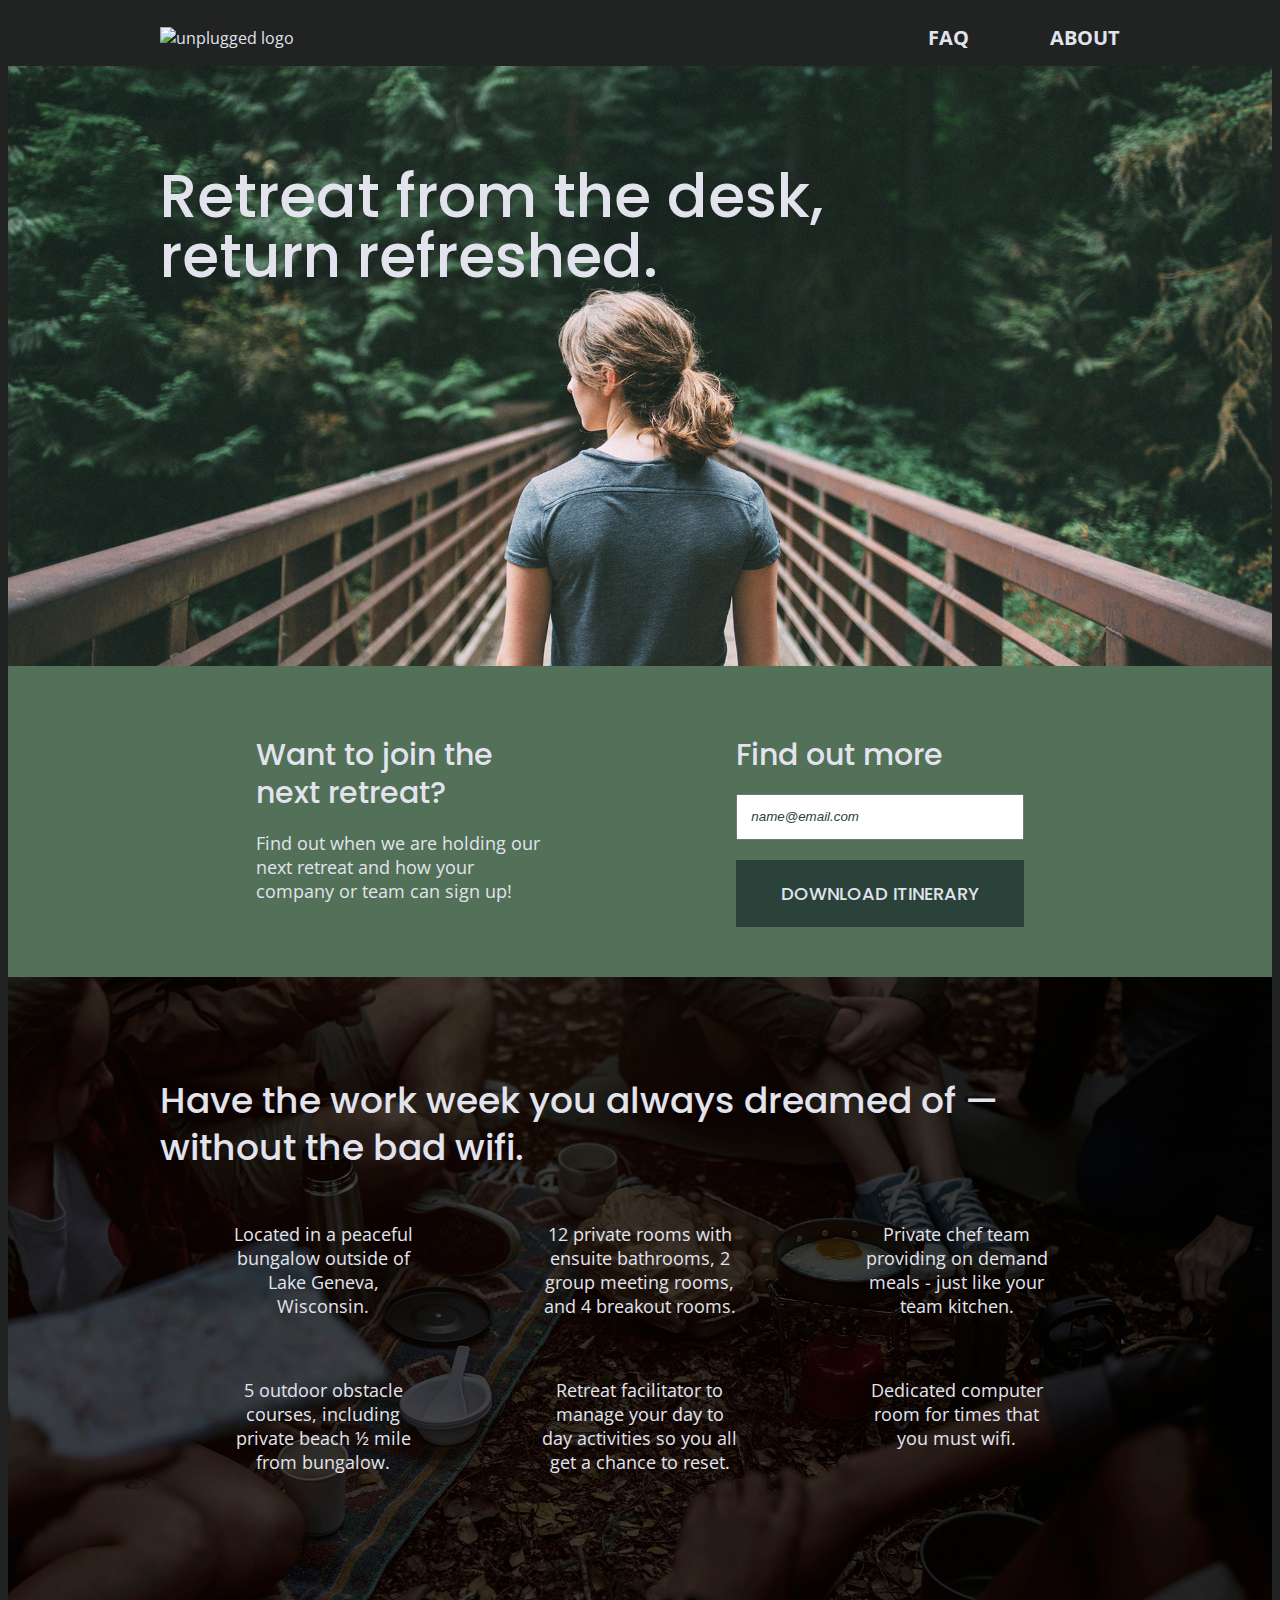
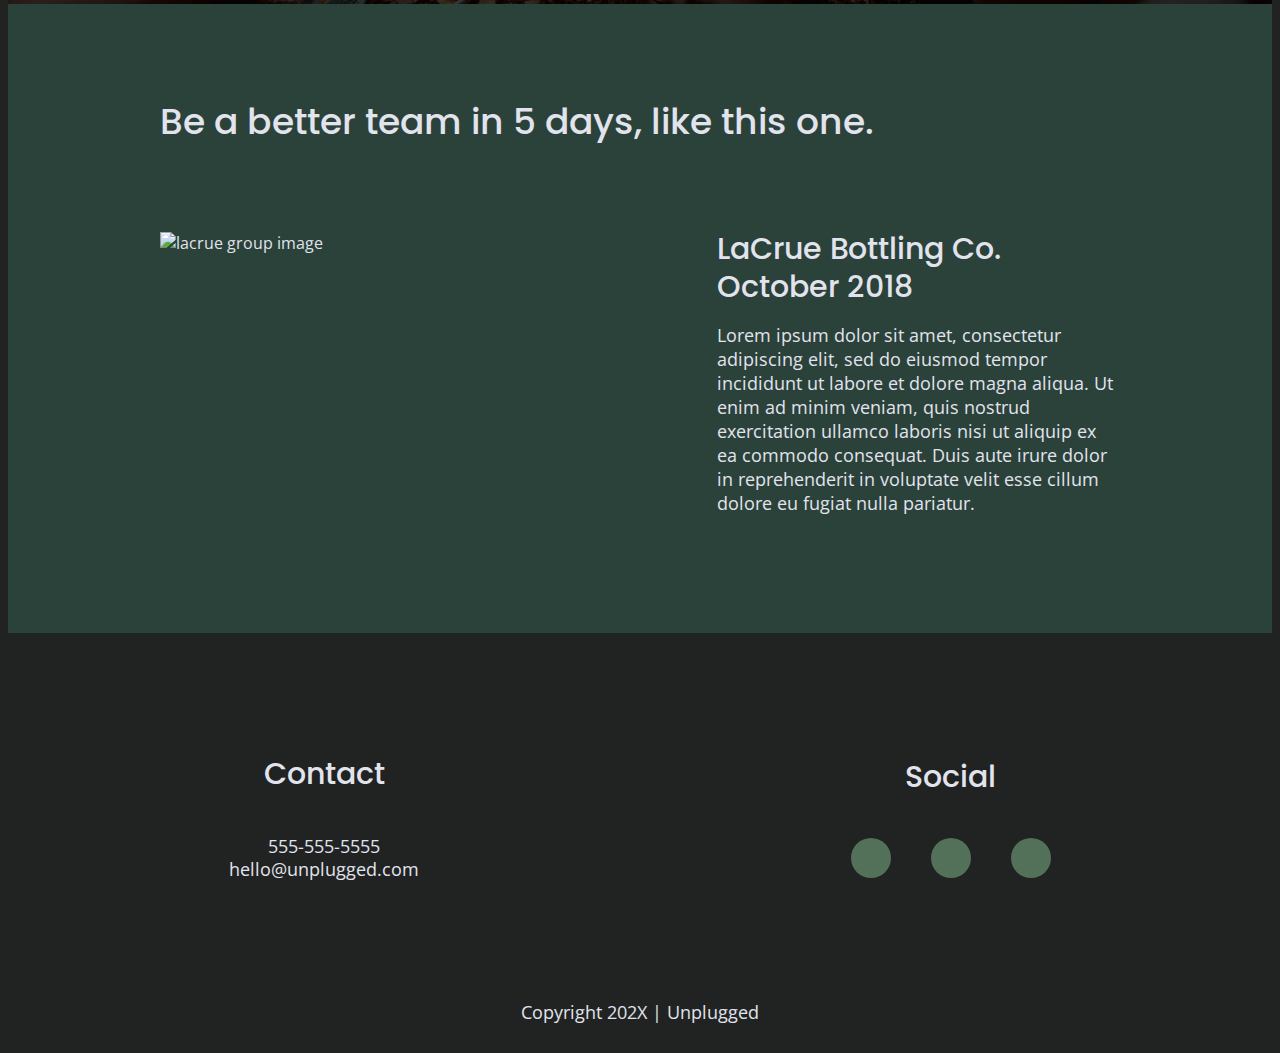
==== commit 6044eb1d: "Relocated website images to img file in the css folder to complete site and have all responsive imag" ====
--- a/index.html
+++ b/index.html
@@ -45,8 +45,8 @@
       <div class="content-wrapper">
         <figure>
           <a href="#">
-            <img src="D:\unpluggedlogo.png" alt="unplugged logo" />
-          </a>
+            <img src="D:\206-unplugged_retreat-01-setup\img\unpluggedlogo.png" alt="unplugged logo" />
+          </a> 
         </figure>
 
         <div class="header-divider"></div>
@@ -153,7 +153,7 @@
           <article>
               <figure>
                 <img
-                  src="D:\unplugged-retreat-lacrue.jpg"
+                  src="D:\206-unplugged_retreat-01-setup\img\unplugged-retreat-lacrue.jpg"
                   alt="lacrue group image">
                </figure>
           
--- a/css/main.css
+++ b/css/main.css
@@ -253,7 +253,7 @@
   /* Hero Area */
   
     .hero-area {
-        background: url('../img/unplugged-retreat.jpg');
+        background-image: url("../img/unplugged-retreat.jpg");
         background-size: cover;
         background-position: center;
         min-height: 500px;
@@ -305,7 +305,7 @@
   /* Features */
   
   .features {
-    background: url('../img/unplugged-retreat-features.jpg');
+    background-image: url("../img/unplugged-retreat-features.jpg");
     background-size: cover;
     background-position: center;
     display: flex;
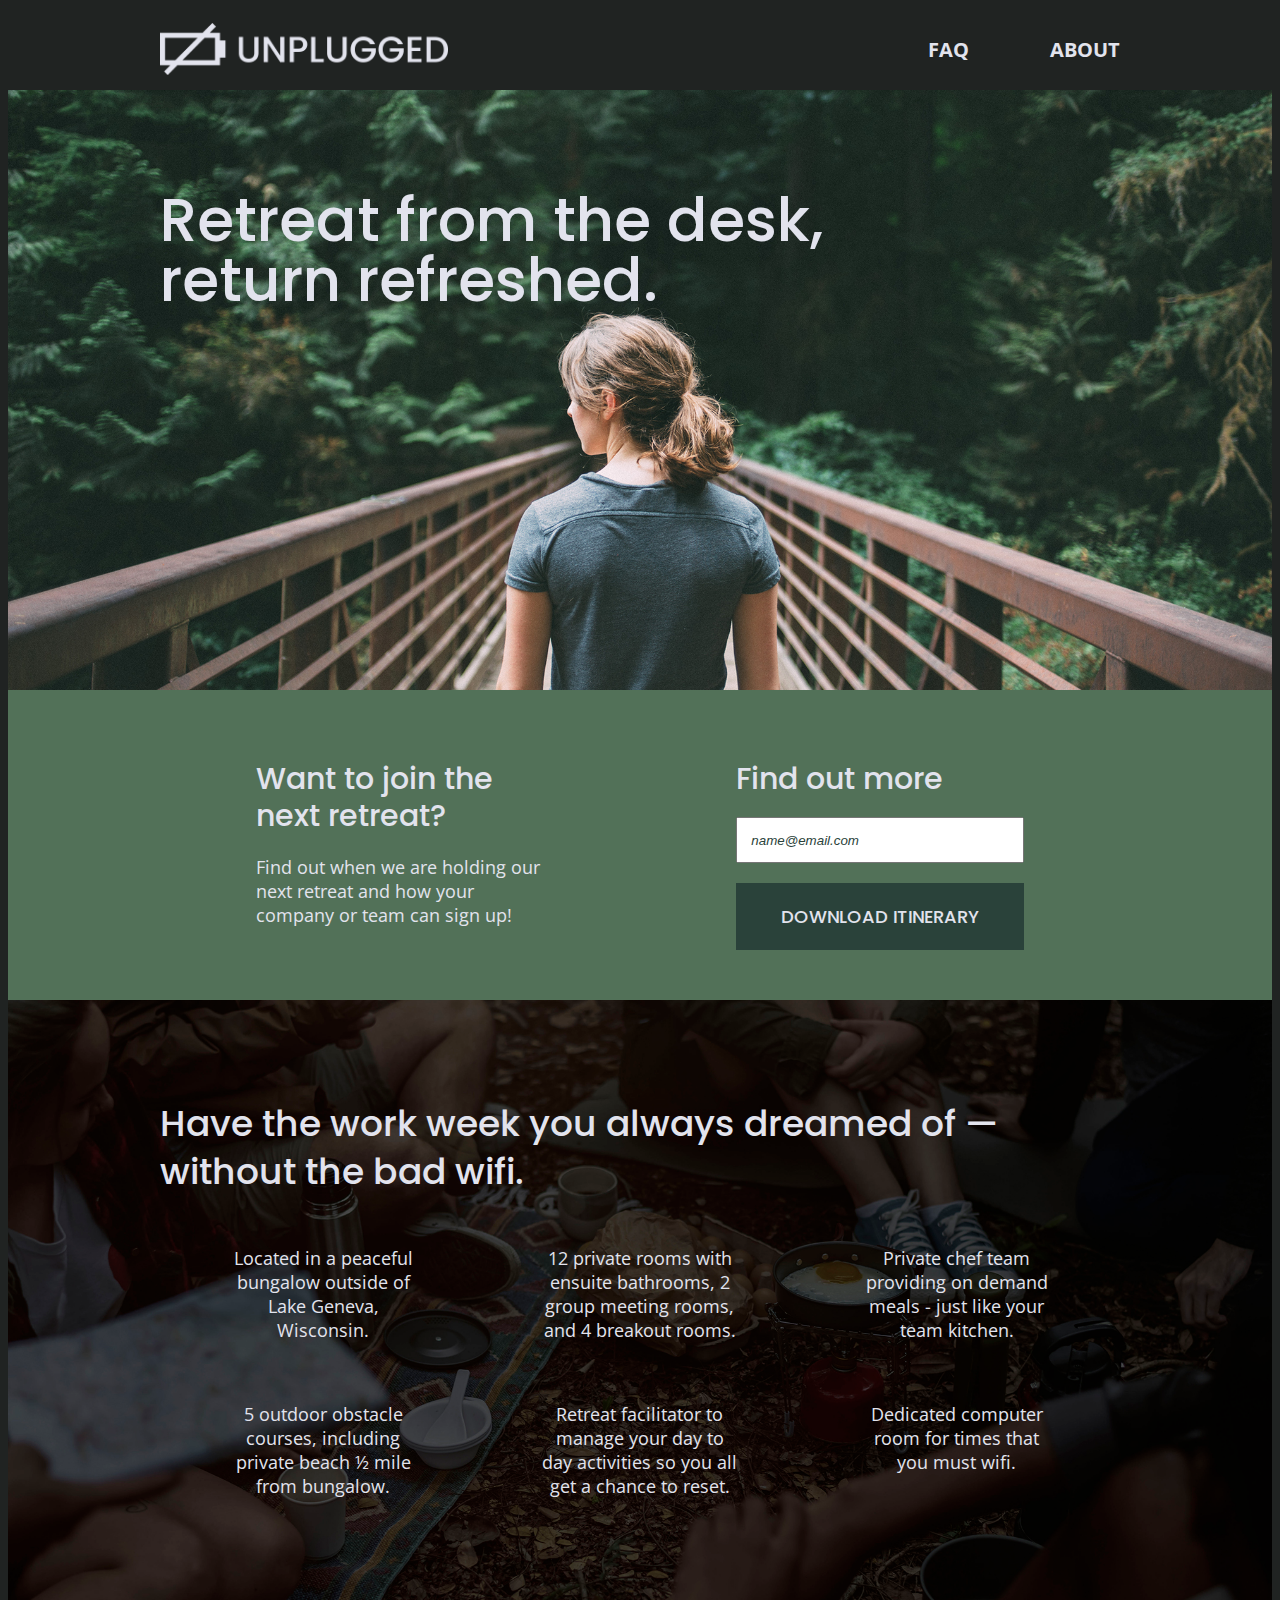
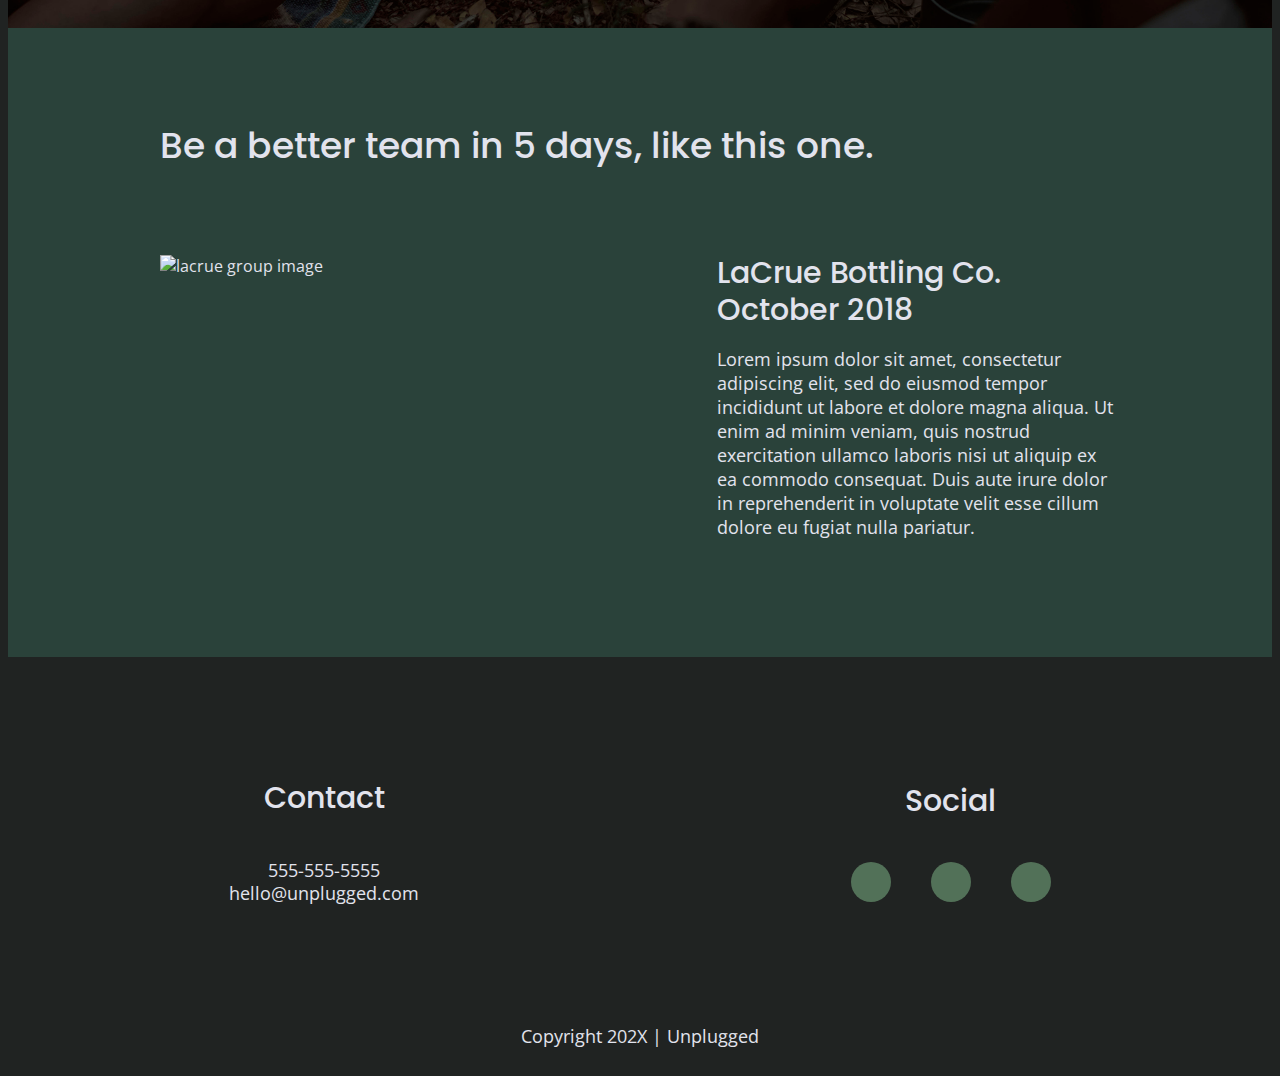
==== commit 5bedcb6a: "Updated information in html head to allow social media icons to show up again" ====
--- a/index.html
+++ b/index.html
@@ -18,12 +18,8 @@
     <link rel="stylesheet" href="css/main.css" />
 
     <!-- FontAwesome CDN version 5.5 -->
-    <link
-      rel="stylesheet"
-      href="https://use.fontawesome.com/releases/v5.5.0/css/all.css"
-      integrity="sha384-B4dIYHKNBt8Bc12p+WXckhzcICo0wtJAoU8YZTY5qE0Id1GSseTk6S+L3BlXeVIU"
-      crossorigin="anonymous"
-    />
+    
+    <script src="https://kit.fontawesome.com/3bee2e0b4c.js" crossorigin="anonymous"></script>
     <!-- Google Fonts -->
     <link
       href="https://fonts.googleapis.com/css?family=Open+Sans:400,700|Poppins:500,700"
@@ -45,7 +41,7 @@
       <div class="content-wrapper">
         <figure>
           <a href="#">
-            <img src="D:\206-unplugged_retreat-01-setup\img\unpluggedlogo.png" alt="unplugged logo" />
+            <img src="img\unpluggedlogo.png" alt="unplugged logo">
           </a> 
         </figure>
 
@@ -190,22 +186,15 @@
             <h4>Social</h4>
             <div class="social-icons">
               <p>
-                <a
-                  href="https://www.facebook.com/Skillcrush/"
-                  target="_blank"
-                ><i class="fab fa-facebook-f"></i></a>
-              </p>
-              <p>
-                <a href="https://twitter.com/Skillcrush" target="_blank">
-                  <i class=" fab fa-twitter"></i>
-                </a>
-              </p>
-              <p>
-                <a
-                  href="https://www.instagram.com/skillcrush/"
-                  target="_blank"
-                ><i class="fab fa-instagram"></i></a>
-              </p>
+                <a href="https://facebook.com/Skillcrush" target="_blank"><i class="fa-brands fa-facebook"></i></a>
+              </p>
+              <p>
+                <a href="https://twitter.com/Skillcrush" target="_blank"><i class="fab fa-twitter"></i></a>
+              </p>
+              <p>
+                <a href="https://www.instagram.com/Skillcrush/" target="_blank"><i class="fab fa-instagram"></i></a>
+              </p>
+             
             </div>
           </div>
         </div>
@@ -232,20 +221,6 @@
     <script src="js/plugins.js"></script>
     <script src="js/main.js"></script>
 
-    <!-- Google Analytics: change UA-XXXXX-Y to be your site's ID. -->
-    <script>
-      window.ga = function () {
-        ga.q.push(arguments);
-      };
-      ga.q = [];
-      ga.l = +new Date();
-      ga("create", "UA-XXXXX-Y", "auto");
-      ga("send", "pageview");
-    </script>
-    <script
-      src="https://www.google-analytics.com/analytics.js"
-      async
-      defer
-    ></script>
+    
   </body>
 </html>
--- a/css/main.css
+++ b/css/main.css
@@ -241,7 +241,8 @@
   }
   
   footer .social-icons p i {
-    font-size: 1.3125em;
+    font-size:1.3125em; 
+    color: white;
   }
   
   footer .copyright {
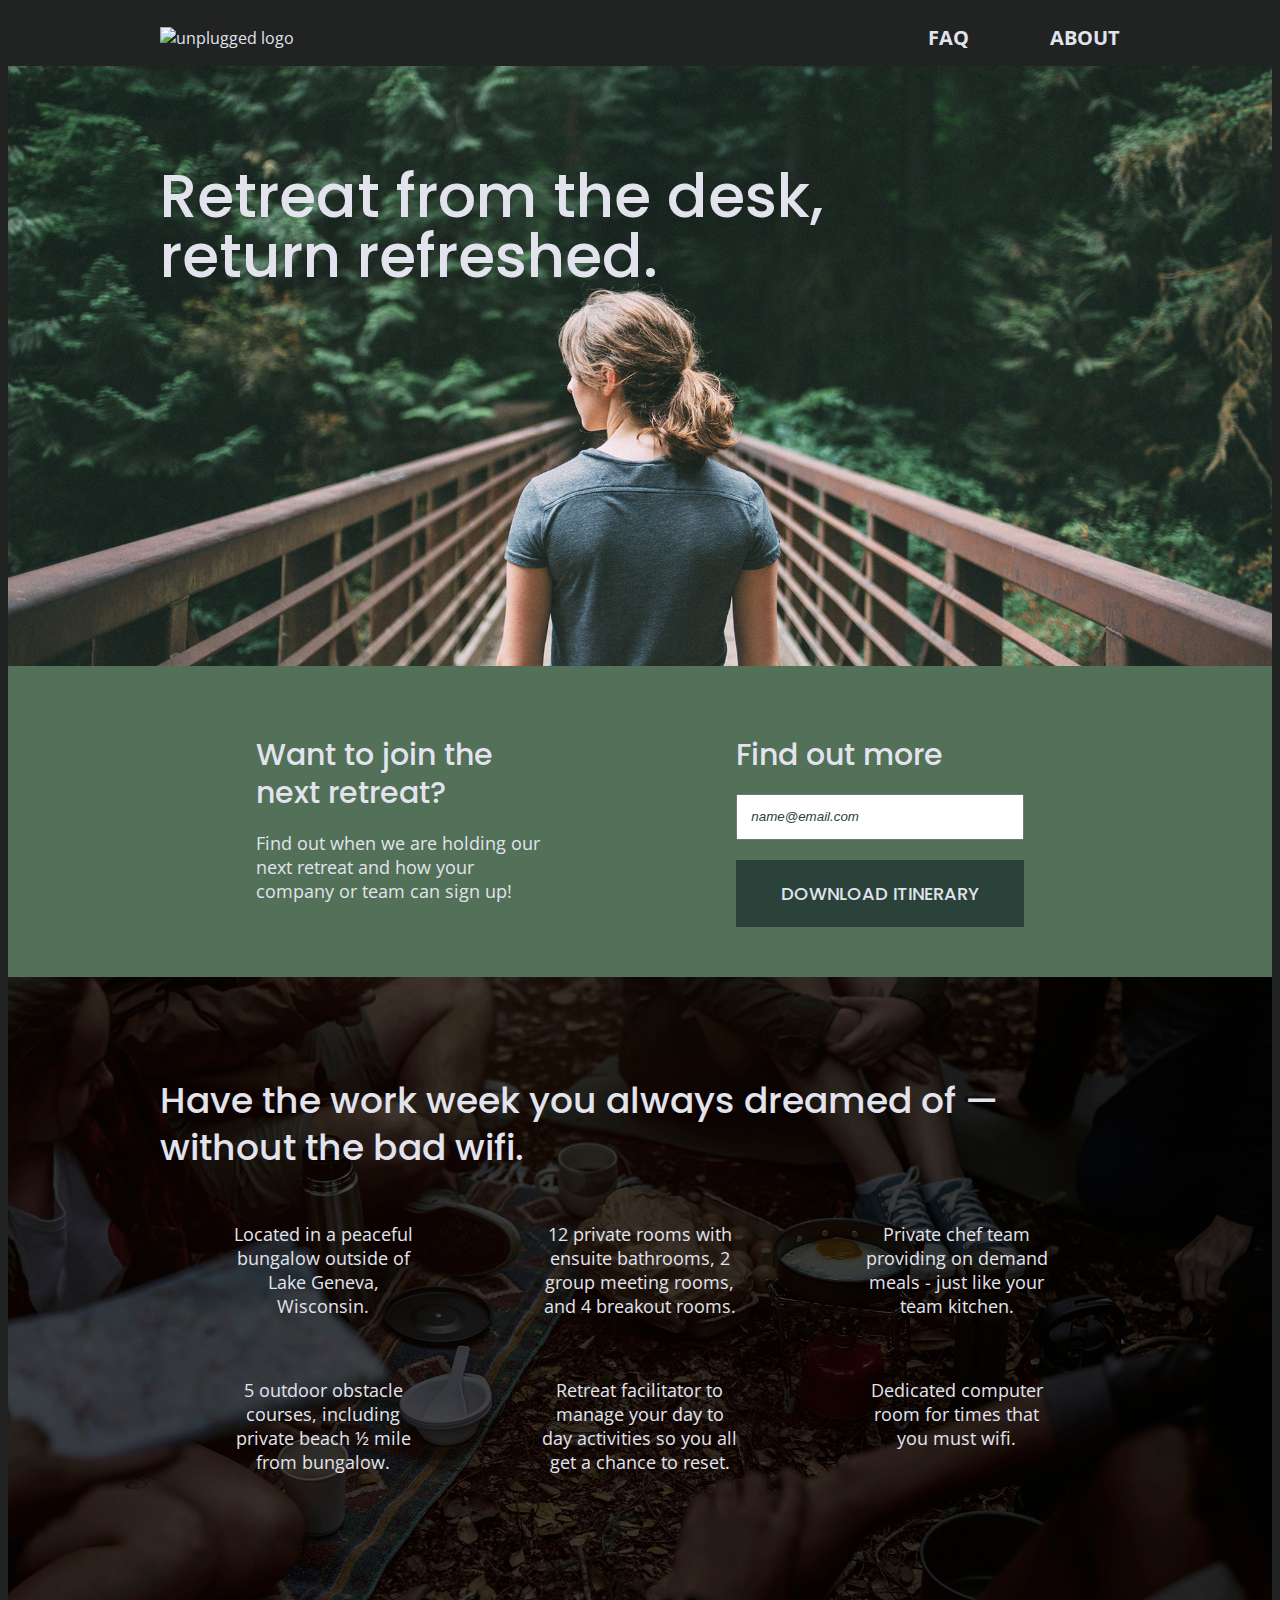
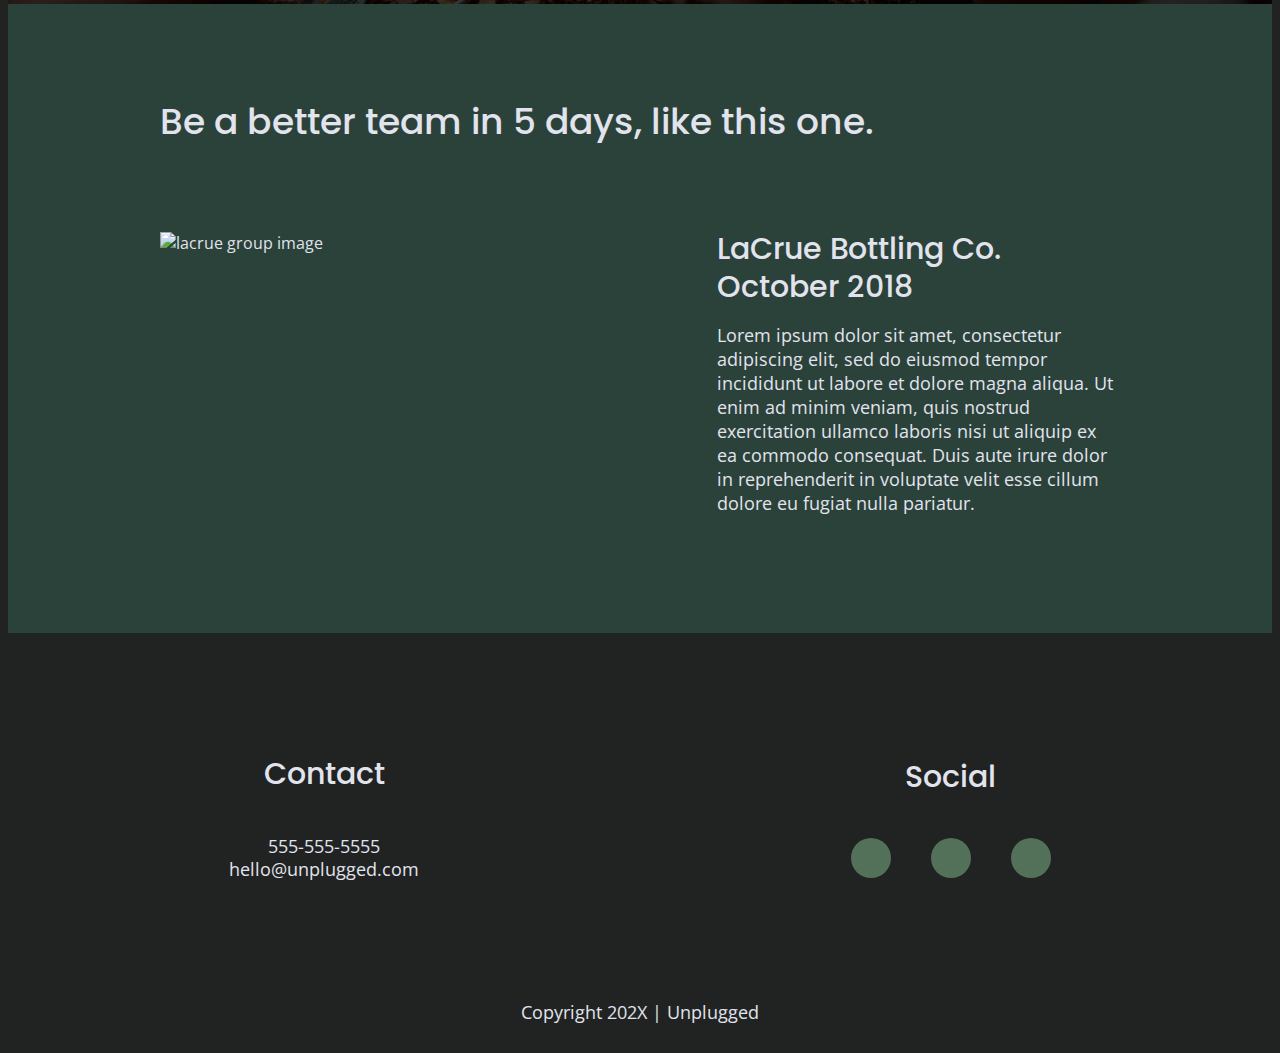
==== commit b81d9e1d: "Changed font icon link in html head" ====
--- a/index.html
+++ b/index.html
@@ -18,8 +18,9 @@
     <link rel="stylesheet" href="css/main.css" />
 
     <!-- FontAwesome CDN version 5.5 -->
+    <script src="https://kit.fontawesome.com/3bee2e0b4c.js" crossorigin="anonymous"></script>
+
     
-    <script src="https://kit.fontawesome.com/3bee2e0b4c.js" crossorigin="anonymous"></script>
     <!-- Google Fonts -->
     <link
       href="https://fonts.googleapis.com/css?family=Open+Sans:400,700|Poppins:500,700"
@@ -41,7 +42,7 @@
       <div class="content-wrapper">
         <figure>
           <a href="#">
-            <img src="img\unpluggedlogo.png" alt="unplugged logo">
+            <img src="D:\206-unplugged_retreat-01-setup\img\unpluggedlogo.png" alt="unplugged logo" />
           </a> 
         </figure>
 
@@ -186,15 +187,22 @@
             <h4>Social</h4>
             <div class="social-icons">
               <p>
-                <a href="https://facebook.com/Skillcrush" target="_blank"><i class="fa-brands fa-facebook"></i></a>
-              </p>
-              <p>
-                <a href="https://twitter.com/Skillcrush" target="_blank"><i class="fab fa-twitter"></i></a>
-              </p>
-              <p>
-                <a href="https://www.instagram.com/Skillcrush/" target="_blank"><i class="fab fa-instagram"></i></a>
-              </p>
-             
+                <a
+                  href="https://www.facebook.com/Skillcrush/"
+                  target="_blank"
+                ><i class="fab fa-facebook-f"></i></a>
+              </p>
+              <p>
+                <a href="https://twitter.com/Skillcrush" target="_blank">
+                  <i class=" fab fa-twitter"></i>
+                </a>
+              </p>
+              <p>
+                <a
+                  href="https://www.instagram.com/skillcrush/"
+                  target="_blank"
+                ><i class="fab fa-instagram"></i></a>
+              </p>
             </div>
           </div>
         </div>
